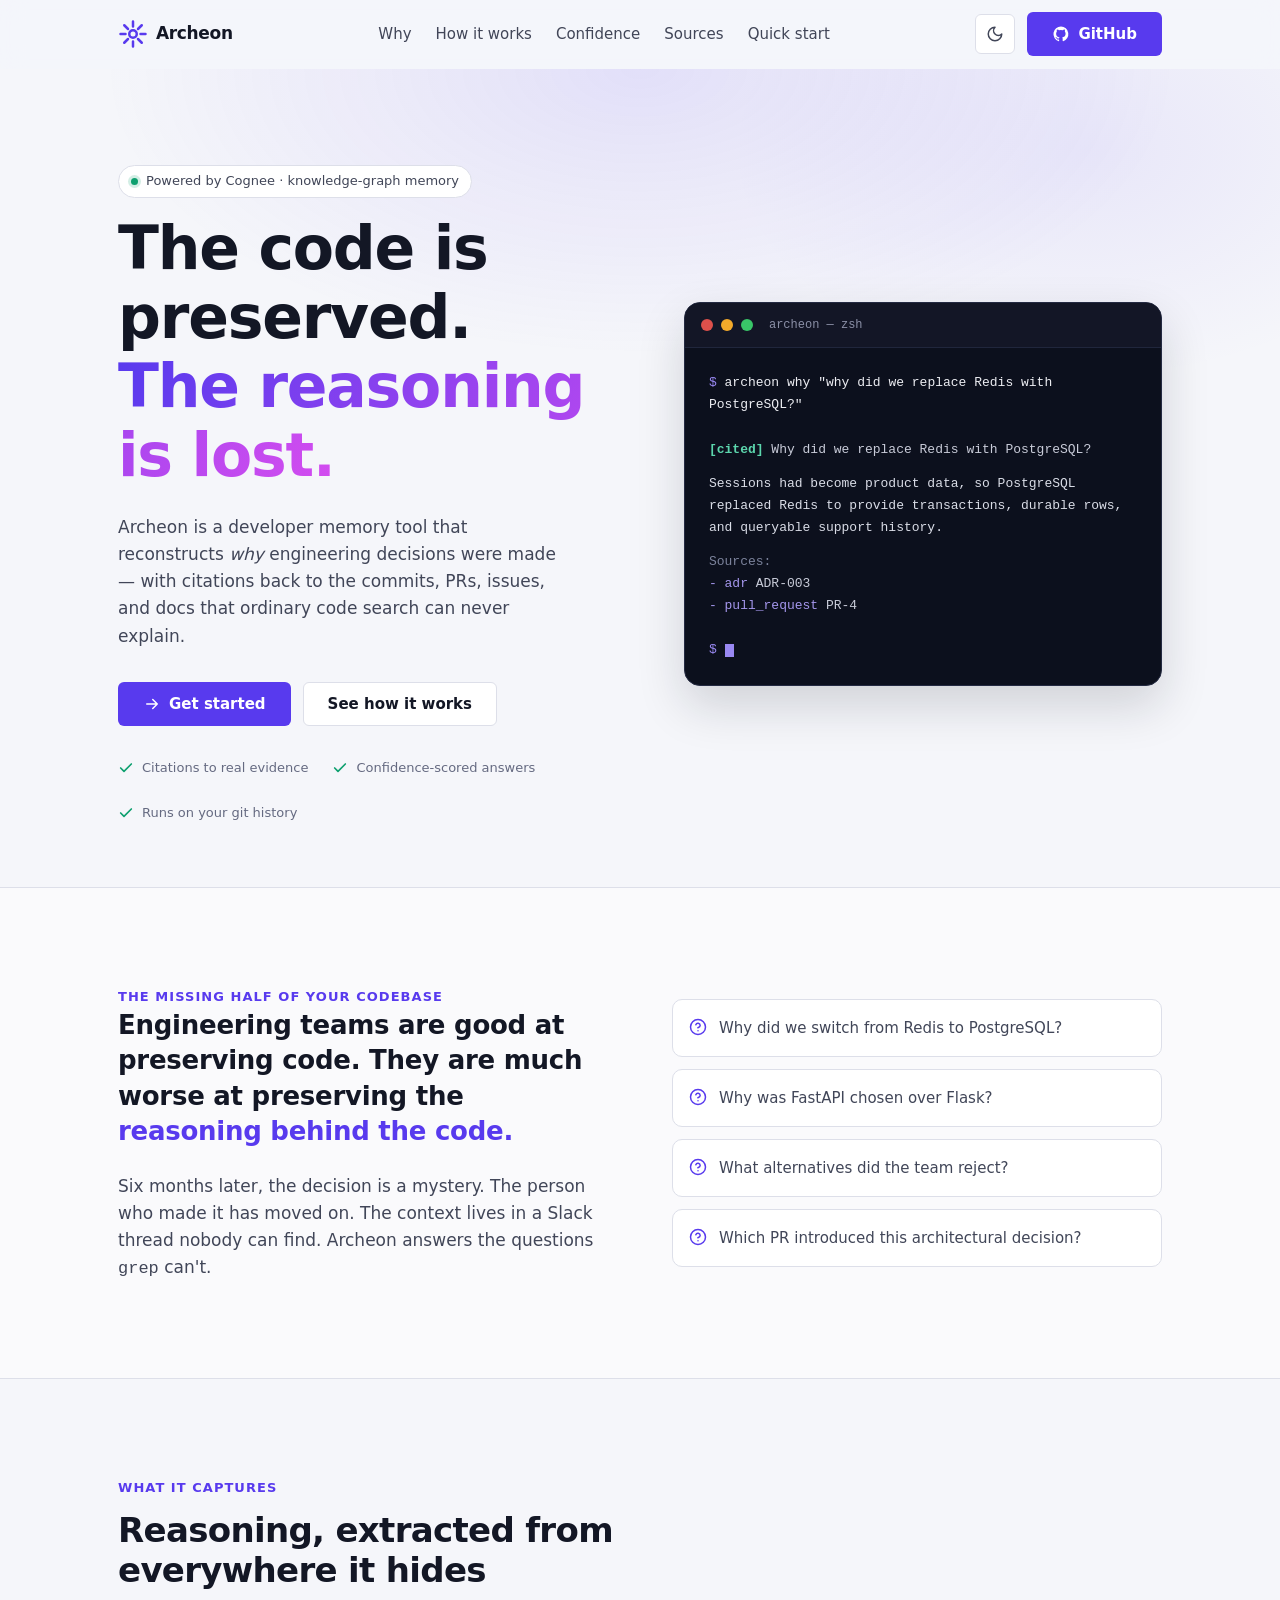
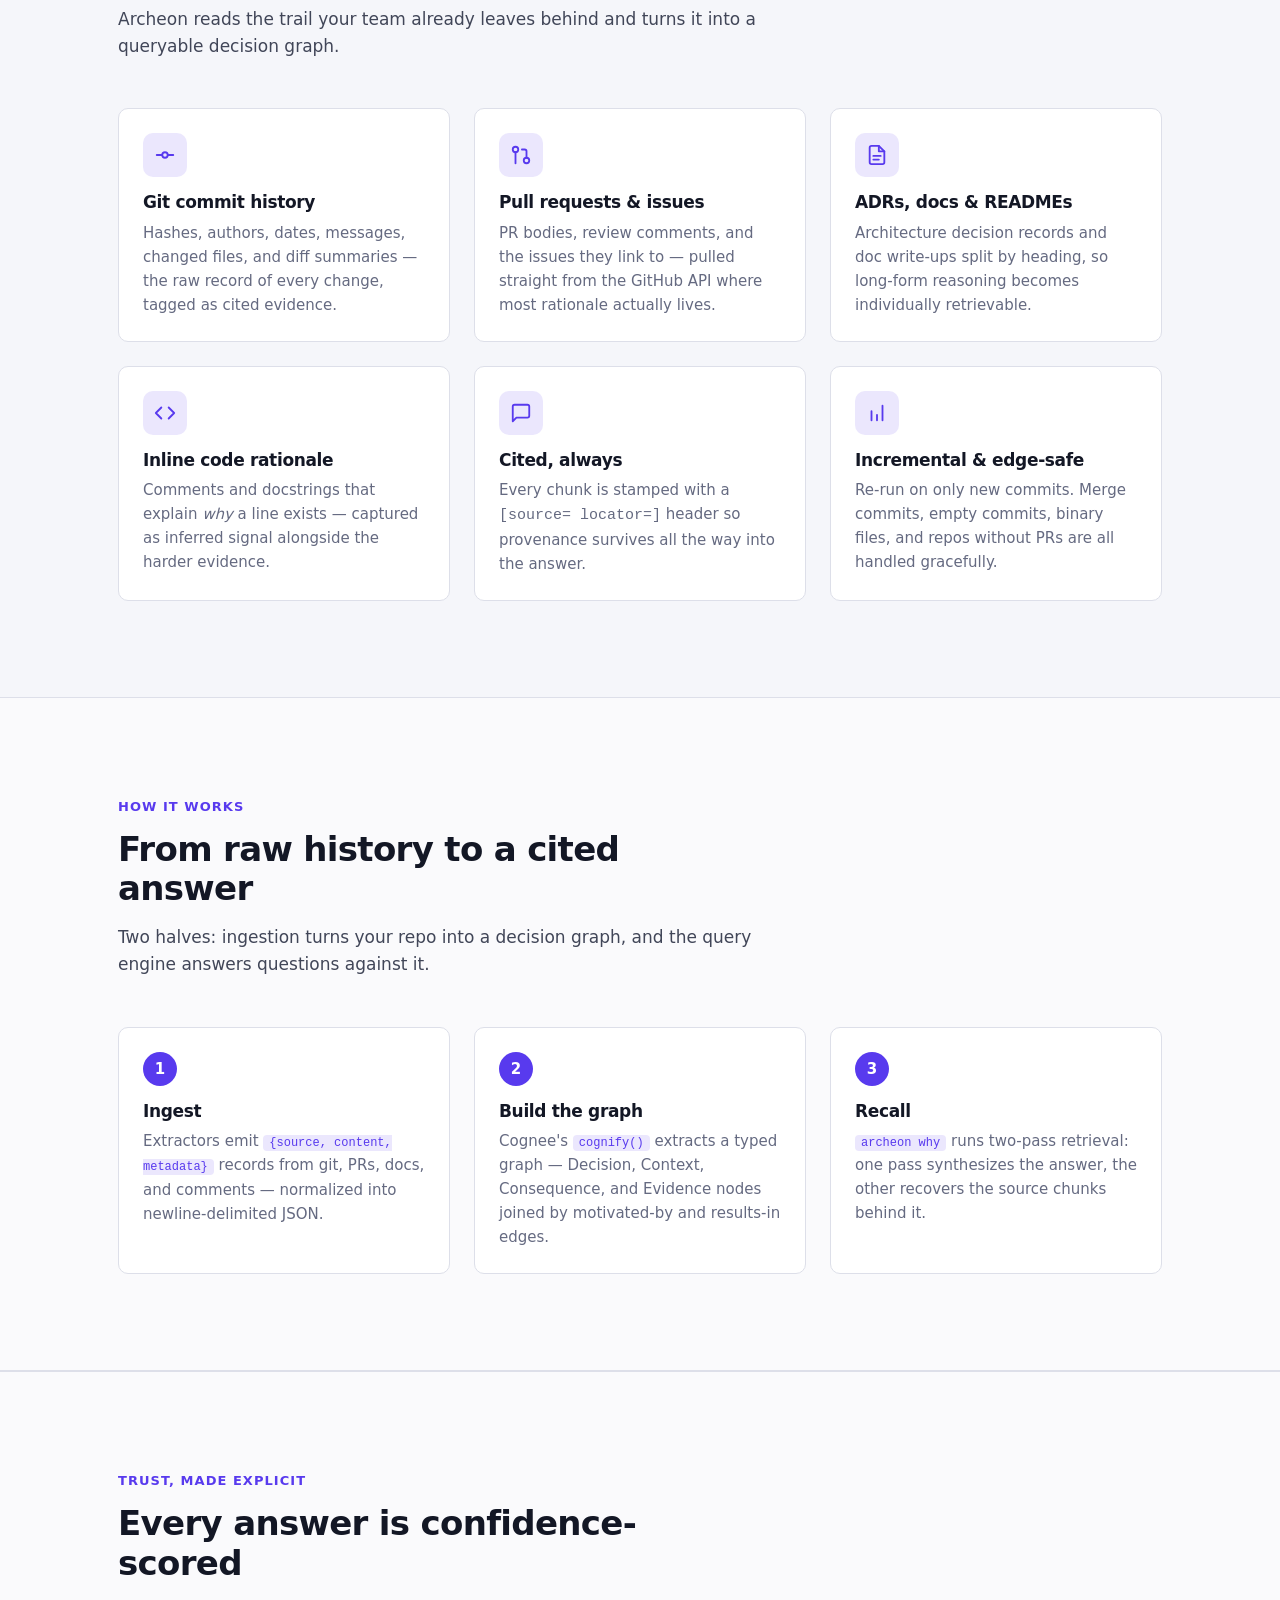
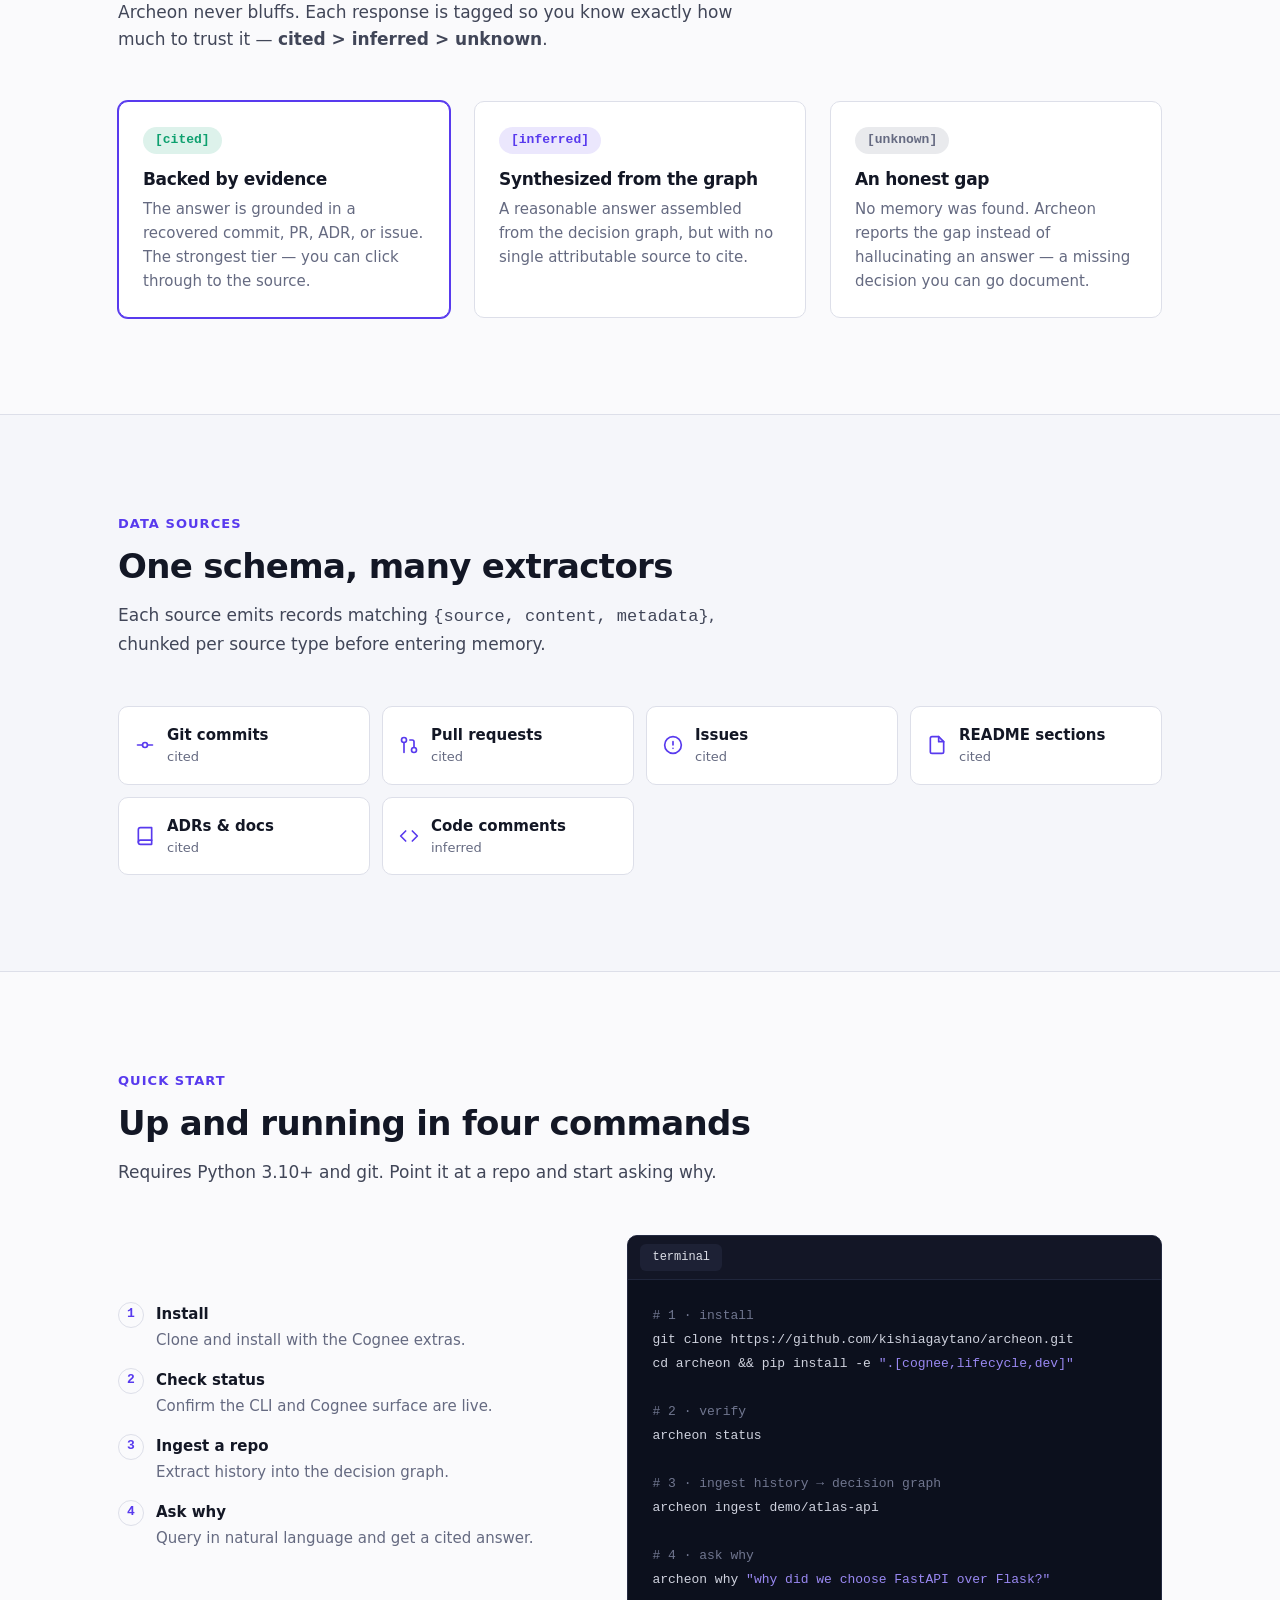
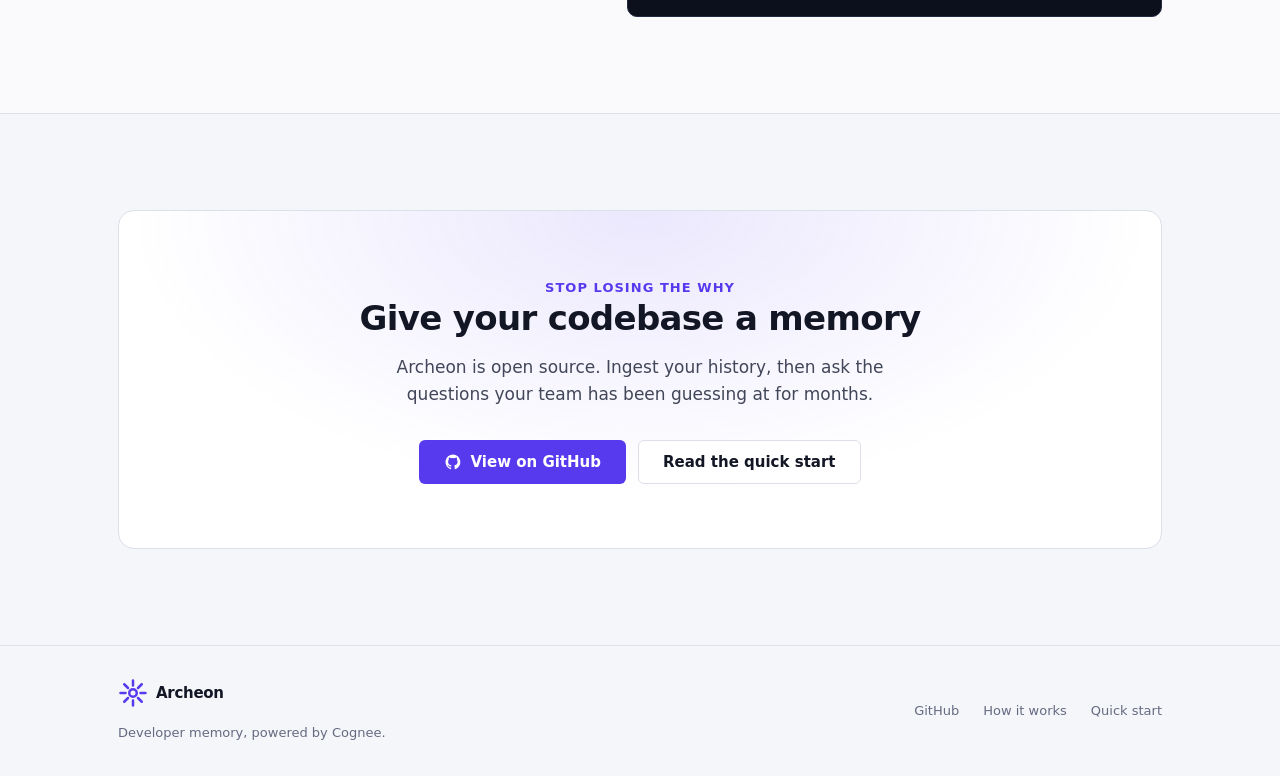
==== site/index.html @ a2b2cd7b "feat(site): add marketing landing page + GitHub Pages deploy Static site under site/ (index.html, st" ====
<!doctype html>
<html lang="en" data-theme="light">
<head>
  <meta charset="utf-8" />
  <meta name="viewport" content="width=device-width, initial-scale=1" />
  <title>Archeon — Developer memory for the "why" behind your code</title>
  <meta name="description" content="Archeon reconstructs why engineering decisions were made — with citations back to the commits, PRs, issues, and docs that ordinary code search can't explain." />
  <meta property="og:title" content="Archeon — Developer memory for the why behind your code" />
  <meta property="og:description" content="Reconstruct why engineering decisions were made, with citations to commits, PRs, issues, and docs." />
  <meta property="og:type" content="website" />
  <link rel="preconnect" href="" />
  <link rel="stylesheet" href="styles.css" />
  <link rel="icon" href="data:image/svg+xml,%3Csvg xmlns='http://www.w3.org/2000/svg' viewBox='0 0 24 24' fill='none' stroke='%236c4ff0' stroke-width='2' stroke-linecap='round' stroke-linejoin='round'%3E%3Ccircle cx='12' cy='12' r='3'/%3E%3Cpath d='M12 2v4M12 18v4M2 12h4M18 12h4M5 5l3 3M16 16l3 3M19 5l-3 3M8 16l-3 3'/%3E%3C/svg%3E" />
</head>
<body>

  <!-- ============================================================ NAV ===== -->
  <header class="nav" id="nav">
    <div class="container nav-inner">
      <a href="#top" class="brand">
        <svg class="brand-mark" viewBox="0 0 24 24" fill="none" stroke="currentColor" stroke-width="2" stroke-linecap="round" stroke-linejoin="round" aria-hidden="true">
          <circle cx="12" cy="12" r="3"/><path d="M12 2v4M12 18v4M2 12h4M18 12h4M5 5l3 3M16 16l3 3M19 5l-3 3M8 16l-3 3"/>
        </svg>
        Archeon
      </a>
      <nav class="nav-links" aria-label="Primary">
        <a href="#problem">Why</a>
        <a href="#how">How it works</a>
        <a href="#confidence">Confidence</a>
        <a href="#sources">Sources</a>
        <a href="#quickstart">Quick start</a>
      </nav>
      <div class="nav-actions">
        <button class="icon-btn theme-toggle" id="themeToggle" aria-label="Toggle dark mode" title="Toggle theme">
          <svg class="moon" viewBox="0 0 24 24" fill="none" stroke="currentColor" stroke-width="2" stroke-linecap="round" stroke-linejoin="round" aria-hidden="true"><path d="M12 3a6 6 0 0 0 9 9 9 9 0 1 1-9-9Z"/></svg>
          <svg class="sun" viewBox="0 0 24 24" fill="none" stroke="currentColor" stroke-width="2" stroke-linecap="round" stroke-linejoin="round" aria-hidden="true"><circle cx="12" cy="12" r="4"/><path d="M12 2v2M12 20v2M4.9 4.9l1.4 1.4M17.7 17.7l1.4 1.4M2 12h2M20 12h2M4.9 19.1l1.4-1.4M17.7 6.3l1.4-1.4"/></svg>
        </button>
        <a class="btn btn-primary" href="https://github.com/kishiagaytano/archeon" target="_blank" rel="noopener">
          <svg viewBox="0 0 24 24" fill="currentColor" aria-hidden="true"><path d="M12 2A10 10 0 0 0 8.8 21.5c.5.1.7-.2.7-.5v-1.7c-2.8.6-3.4-1.3-3.4-1.3-.5-1.2-1.1-1.5-1.1-1.5-.9-.6.1-.6.1-.6 1 .1 1.5 1 1.5 1 .9 1.5 2.3 1.1 2.9.8.1-.6.3-1.1.6-1.4-2.2-.2-4.6-1.1-4.6-5 0-1.1.4-2 1-2.7-.1-.3-.4-1.3.1-2.7 0 0 .8-.3 2.7 1a9.4 9.4 0 0 1 5 0c1.9-1.3 2.7-1 2.7-1 .5 1.4.2 2.4.1 2.7.6.7 1 1.6 1 2.7 0 3.9-2.3 4.8-4.6 5 .4.3.7.9.7 1.9v2.8c0 .3.2.6.7.5A10 10 0 0 0 12 2Z"/></svg>
          GitHub
        </a>
      </div>
    </div>
  </header>

  <main id="top">

    <!-- ========================================================= HERO ===== -->
    <section class="hero">
      <div class="hero-glow" aria-hidden="true"></div>
      <div class="container hero-inner">
        <div>
          <span class="pill"><span class="dot"></span> Powered by Cognee · knowledge-graph memory</span>
          <h1>The code is preserved.<br /><span class="grad">The reasoning is lost.</span></h1>
          <p class="hero-sub">
            Archeon is a developer memory tool that reconstructs <em>why</em> engineering
            decisions were made — with citations back to the commits, PRs, issues, and docs
            that ordinary code search can never explain.
          </p>
          <div class="hero-cta">
            <a class="btn btn-primary" href="#quickstart">
              <svg viewBox="0 0 24 24" fill="none" stroke="currentColor" stroke-width="2" stroke-linecap="round" stroke-linejoin="round" aria-hidden="true"><path d="M5 12h14M13 6l6 6-6 6"/></svg>
              Get started
            </a>
            <a class="btn btn-secondary" href="#how">See how it works</a>
          </div>
          <div class="hero-meta">
            <span><svg viewBox="0 0 24 24" fill="none" stroke="currentColor" stroke-width="2.5" stroke-linecap="round" stroke-linejoin="round" aria-hidden="true"><path d="M20 6 9 17l-5-5"/></svg> Citations to real evidence</span>
            <span><svg viewBox="0 0 24 24" fill="none" stroke="currentColor" stroke-width="2.5" stroke-linecap="round" stroke-linejoin="round" aria-hidden="true"><path d="M20 6 9 17l-5-5"/></svg> Confidence-scored answers</span>
            <span><svg viewBox="0 0 24 24" fill="none" stroke="currentColor" stroke-width="2.5" stroke-linecap="round" stroke-linejoin="round" aria-hidden="true"><path d="M20 6 9 17l-5-5"/></svg> Runs on your git history</span>
          </div>
        </div>

        <div class="terminal reveal" aria-hidden="true">
          <div class="terminal-bar">
            <span class="dot r"></span><span class="dot y"></span><span class="dot g"></span>
            <span class="title">archeon — zsh</span>
          </div>
          <div class="terminal-body">
            <div><span class="prompt">$</span> <span class="cmd">archeon why "why did we replace Redis with PostgreSQL?"</span></div>
            <br />
            <div><span class="badge-cited">[cited]</span> Why did we replace Redis with PostgreSQL?</div>
            <span class="answer">Sessions had become product data, so PostgreSQL replaced Redis to
provide transactions, durable rows, and queryable support history.</span>
            <div><span class="label">Sources:</span></div>
            <div>  <span class="src">- adr</span> ADR-003</div>
            <div>  <span class="src">- pull_request</span> PR-4</div>
            <br />
            <div><span class="prompt">$</span> <span class="cursor"></span></div>
          </div>
        </div>
      </div>
    </section>

    <!-- ====================================================== PROBLEM ===== -->
    <section class="problem section" id="problem">
      <div class="container problem-grid">
        <div class="reveal">
          <span class="eyebrow">The missing half of your codebase</span>
          <blockquote>
            Engineering teams are good at preserving code. They are much worse at
            preserving the <span class="accent">reasoning behind the code.</span>
          </blockquote>
          <p class="hero-sub" style="max-width:46ch;margin-top:24px;">
            Six months later, the decision is a mystery. The person who made it has moved
            on. The context lives in a Slack thread nobody can find. Archeon answers the
            questions <code>grep</code> can't.
          </p>
        </div>
        <div class="qlist reveal">
          <div class="q"><svg viewBox="0 0 24 24" fill="none" stroke="currentColor" stroke-width="2" stroke-linecap="round" stroke-linejoin="round"><circle cx="12" cy="12" r="10"/><path d="M9.1 9a3 3 0 0 1 5.8 1c0 2-3 3-3 3"/><path d="M12 17h.01"/></svg> Why did we switch from Redis to PostgreSQL?</div>
          <div class="q"><svg viewBox="0 0 24 24" fill="none" stroke="currentColor" stroke-width="2" stroke-linecap="round" stroke-linejoin="round"><circle cx="12" cy="12" r="10"/><path d="M9.1 9a3 3 0 0 1 5.8 1c0 2-3 3-3 3"/><path d="M12 17h.01"/></svg> Why was FastAPI chosen over Flask?</div>
          <div class="q"><svg viewBox="0 0 24 24" fill="none" stroke="currentColor" stroke-width="2" stroke-linecap="round" stroke-linejoin="round"><circle cx="12" cy="12" r="10"/><path d="M9.1 9a3 3 0 0 1 5.8 1c0 2-3 3-3 3"/><path d="M12 17h.01"/></svg> What alternatives did the team reject?</div>
          <div class="q"><svg viewBox="0 0 24 24" fill="none" stroke="currentColor" stroke-width="2" stroke-linecap="round" stroke-linejoin="round"><circle cx="12" cy="12" r="10"/><path d="M9.1 9a3 3 0 0 1 5.8 1c0 2-3 3-3 3"/><path d="M12 17h.01"/></svg> Which PR introduced this architectural decision?</div>
        </div>
      </div>
    </section>

    <!-- ===================================================== FEATURES ===== -->
    <section class="section" id="features">
      <div class="container">
        <div class="section-head reveal">
          <span class="eyebrow">What it captures</span>
          <h2>Reasoning, extracted from everywhere it hides</h2>
          <p>Archeon reads the trail your team already leaves behind and turns it into a queryable decision graph.</p>
        </div>
        <div class="grid-3">
          <div class="feature reveal">
            <div class="feature-ico"><svg viewBox="0 0 24 24" fill="none" stroke="currentColor" stroke-width="2" stroke-linecap="round" stroke-linejoin="round"><circle cx="12" cy="12" r="3"/><line x1="3" y1="12" x2="9" y2="12"/><line x1="15" y1="12" x2="21" y2="12"/></svg></div>
            <h3>Git commit history</h3>
            <p>Hashes, authors, dates, messages, changed files, and diff summaries — the raw record of every change, tagged as cited evidence.</p>
          </div>
          <div class="feature reveal">
            <div class="feature-ico"><svg viewBox="0 0 24 24" fill="none" stroke="currentColor" stroke-width="2" stroke-linecap="round" stroke-linejoin="round"><circle cx="18" cy="18" r="3"/><circle cx="6" cy="6" r="3"/><path d="M13 6h3a2 2 0 0 1 2 2v7"/><line x1="6" y1="9" x2="6" y2="21"/></svg></div>
            <h3>Pull requests &amp; issues</h3>
            <p>PR bodies, review comments, and the issues they link to — pulled straight from the GitHub API where most rationale actually lives.</p>
          </div>
          <div class="feature reveal">
            <div class="feature-ico"><svg viewBox="0 0 24 24" fill="none" stroke="currentColor" stroke-width="2" stroke-linecap="round" stroke-linejoin="round"><path d="M14 2H6a2 2 0 0 0-2 2v16a2 2 0 0 0 2 2h12a2 2 0 0 0 2-2V8z"/><path d="M14 2v6h6"/><line x1="8" y1="13" x2="16" y2="13"/><line x1="8" y1="17" x2="14" y2="17"/></svg></div>
            <h3>ADRs, docs &amp; READMEs</h3>
            <p>Architecture decision records and doc write-ups split by heading, so long-form reasoning becomes individually retrievable.</p>
          </div>
          <div class="feature reveal">
            <div class="feature-ico"><svg viewBox="0 0 24 24" fill="none" stroke="currentColor" stroke-width="2" stroke-linecap="round" stroke-linejoin="round"><polyline points="16 18 22 12 16 6"/><polyline points="8 6 2 12 8 18"/></svg></div>
            <h3>Inline code rationale</h3>
            <p>Comments and docstrings that explain <em>why</em> a line exists — captured as inferred signal alongside the harder evidence.</p>
          </div>
          <div class="feature reveal">
            <div class="feature-ico"><svg viewBox="0 0 24 24" fill="none" stroke="currentColor" stroke-width="2" stroke-linecap="round" stroke-linejoin="round"><path d="M21 15a2 2 0 0 1-2 2H7l-4 4V5a2 2 0 0 1 2-2h14a2 2 0 0 1 2 2z"/></svg></div>
            <h3>Cited, always</h3>
            <p>Every chunk is stamped with a <code>[source= locator=]</code> header so provenance survives all the way into the answer.</p>
          </div>
          <div class="feature reveal">
            <div class="feature-ico"><svg viewBox="0 0 24 24" fill="none" stroke="currentColor" stroke-width="2" stroke-linecap="round" stroke-linejoin="round"><path d="M12 20v-6M6 20V10M18 20V4"/></svg></div>
            <h3>Incremental &amp; edge-safe</h3>
            <p>Re-run on only new commits. Merge commits, empty commits, binary files, and repos without PRs are all handled gracefully.</p>
          </div>
        </div>
      </div>
    </section>

    <!-- ======================================================== HOW-IT ===== -->
    <section class="section" id="how" style="background:var(--surface-2);border-block:1px solid var(--border);">
      <div class="container">
        <div class="section-head reveal">
          <span class="eyebrow">How it works</span>
          <h2>From raw history to a cited answer</h2>
          <p>Two halves: ingestion turns your repo into a decision graph, and the query engine answers questions against it.</p>
        </div>
        <div class="steps">
          <div class="step reveal">
            <div class="step-num"></div>
            <h3>Ingest</h3>
            <p>Extractors emit <code>{source, content, metadata}</code> records from git, PRs, docs, and comments — normalized into newline-delimited JSON.</p>
          </div>
          <div class="step reveal">
            <div class="step-num"></div>
            <h3>Build the graph</h3>
            <p>Cognee's <code>cognify()</code> extracts a typed graph — Decision, Context, Consequence, and Evidence nodes joined by motivated-by and results-in edges.</p>
          </div>
          <div class="step reveal">
            <div class="step-num"></div>
            <h3>Recall</h3>
            <p><code>archeon why</code> runs two-pass retrieval: one pass synthesizes the answer, the other recovers the source chunks behind it.</p>
          </div>
        </div>
      </div>
    </section>

    <!-- =================================================== CONFIDENCE ===== -->
    <section class="confidence section" id="confidence">
      <div class="container">
        <div class="section-head reveal">
          <span class="eyebrow">Trust, made explicit</span>
          <h2>Every answer is confidence-scored</h2>
          <p>Archeon never bluffs. Each response is tagged so you know exactly how much to trust it — <strong>cited &gt; inferred &gt; unknown</strong>.</p>
        </div>
        <div class="tiers">
          <div class="tier is-primary reveal">
            <span class="tier-badge cited">[cited]</span>
            <h3>Backed by evidence</h3>
            <p>The answer is grounded in a recovered commit, PR, ADR, or issue. The strongest tier — you can click through to the source.</p>
          </div>
          <div class="tier reveal">
            <span class="tier-badge inferred">[inferred]</span>
            <h3>Synthesized from the graph</h3>
            <p>A reasonable answer assembled from the decision graph, but with no single attributable source to cite.</p>
          </div>
          <div class="tier reveal">
            <span class="tier-badge unknown">[unknown]</span>
            <h3>An honest gap</h3>
            <p>No memory was found. Archeon reports the gap instead of hallucinating an answer — a missing decision you can go document.</p>
          </div>
        </div>
      </div>
    </section>

    <!-- ====================================================== SOURCES ===== -->
    <section class="section" id="sources">
      <div class="container">
        <div class="section-head reveal">
          <span class="eyebrow">Data sources</span>
          <h2>One schema, many extractors</h2>
          <p>Each source emits records matching <code>{source, content, metadata}</code>, chunked per source type before entering memory.</p>
        </div>
        <div class="sources-grid">
          <div class="source-row reveal"><svg viewBox="0 0 24 24" fill="none" stroke="currentColor" stroke-width="2" stroke-linecap="round" stroke-linejoin="round"><circle cx="12" cy="12" r="3"/><line x1="3" y1="12" x2="9" y2="12"/><line x1="15" y1="12" x2="21" y2="12"/></svg><div class="meta"><strong>Git commits</strong><span>cited</span></div></div>
          <div class="source-row reveal"><svg viewBox="0 0 24 24" fill="none" stroke="currentColor" stroke-width="2" stroke-linecap="round" stroke-linejoin="round"><circle cx="18" cy="18" r="3"/><circle cx="6" cy="6" r="3"/><path d="M13 6h3a2 2 0 0 1 2 2v7"/><line x1="6" y1="9" x2="6" y2="21"/></svg><div class="meta"><strong>Pull requests</strong><span>cited</span></div></div>
          <div class="source-row reveal"><svg viewBox="0 0 24 24" fill="none" stroke="currentColor" stroke-width="2" stroke-linecap="round" stroke-linejoin="round"><circle cx="12" cy="12" r="10"/><path d="M12 8v4M12 16h.01"/></svg><div class="meta"><strong>Issues</strong><span>cited</span></div></div>
          <div class="source-row reveal"><svg viewBox="0 0 24 24" fill="none" stroke="currentColor" stroke-width="2" stroke-linecap="round" stroke-linejoin="round"><path d="M14 2H6a2 2 0 0 0-2 2v16a2 2 0 0 0 2 2h12a2 2 0 0 0 2-2V8z"/><path d="M14 2v6h6"/></svg><div class="meta"><strong>README sections</strong><span>cited</span></div></div>
          <div class="source-row reveal"><svg viewBox="0 0 24 24" fill="none" stroke="currentColor" stroke-width="2" stroke-linecap="round" stroke-linejoin="round"><path d="M4 19.5A2.5 2.5 0 0 1 6.5 17H20"/><path d="M6.5 2H20v20H6.5A2.5 2.5 0 0 1 4 19.5v-15A2.5 2.5 0 0 1 6.5 2z"/></svg><div class="meta"><strong>ADRs &amp; docs</strong><span>cited</span></div></div>
          <div class="source-row reveal"><svg viewBox="0 0 24 24" fill="none" stroke="currentColor" stroke-width="2" stroke-linecap="round" stroke-linejoin="round"><polyline points="16 18 22 12 16 6"/><polyline points="8 6 2 12 8 18"/></svg><div class="meta"><strong>Code comments</strong><span>inferred</span></div></div>
        </div>
      </div>
    </section>

    <!-- =================================================== QUICKSTART ===== -->
    <section class="section" id="quickstart" style="background:var(--surface-2);border-block:1px solid var(--border);">
      <div class="container">
        <div class="section-head reveal">
          <span class="eyebrow">Quick start</span>
          <h2>Up and running in four commands</h2>
          <p>Requires Python 3.10+ and git. Point it at a repo and start asking why.</p>
        </div>
        <div class="quickstart-grid">
          <div class="steps-list reveal">
            <div class="li"><span class="n">1</span><div><b>Install</b><p>Clone and install with the Cognee extras.</p></div></div>
            <div class="li"><span class="n">2</span><div><b>Check status</b><p>Confirm the CLI and Cognee surface are live.</p></div></div>
            <div class="li"><span class="n">3</span><div><b>Ingest a repo</b><p>Extract history into the decision graph.</p></div></div>
            <div class="li"><span class="n">4</span><div><b>Ask why</b><p>Query in natural language and get a cited answer.</p></div></div>
          </div>
          <div class="code-block reveal">
            <div class="code-tabs">
              <span class="code-tab active">terminal</span>
            </div>
<pre><code><span class="c"># 1 · install</span>
git clone https://github.com/kishiagaytano/archeon.git
cd archeon &amp;&amp; pip install -e <span class="p">".[cognee,lifecycle,dev]"</span>

<span class="c"># 2 · verify</span>
archeon status

<span class="c"># 3 · ingest history → decision graph</span>
archeon ingest demo/atlas-api

<span class="c"># 4 · ask why</span>
archeon why <span class="p">"why did we choose FastAPI over Flask?"</span></code></pre>
          </div>
        </div>
      </div>
    </section>

    <!-- ========================================================== CTA ===== -->
    <section class="section cta-band">
      <div class="container">
        <div class="cta-card reveal">
          <span class="eyebrow">Stop losing the why</span>
          <h2>Give your codebase a memory</h2>
          <p>Archeon is open source. Ingest your history, then ask the questions your team has been guessing at for months.</p>
          <div class="hero-cta">
            <a class="btn btn-primary" href="https://github.com/kishiagaytano/archeon" target="_blank" rel="noopener">
              <svg viewBox="0 0 24 24" fill="currentColor" aria-hidden="true"><path d="M12 2A10 10 0 0 0 8.8 21.5c.5.1.7-.2.7-.5v-1.7c-2.8.6-3.4-1.3-3.4-1.3-.5-1.2-1.1-1.5-1.1-1.5-.9-.6.1-.6.1-.6 1 .1 1.5 1 1.5 1 .9 1.5 2.3 1.1 2.9.8.1-.6.3-1.1.6-1.4-2.2-.2-4.6-1.1-4.6-5 0-1.1.4-2 1-2.7-.1-.3-.4-1.3.1-2.7 0 0 .8-.3 2.7 1a9.4 9.4 0 0 1 5 0c1.9-1.3 2.7-1 2.7-1 .5 1.4.2 2.4.1 2.7.6.7 1 1.6 1 2.7 0 3.9-2.3 4.8-4.6 5 .4.3.7.9.7 1.9v2.8c0 .3.2.6.7.5A10 10 0 0 0 12 2Z"/></svg>
              View on GitHub
            </a>
            <a class="btn btn-secondary" href="#quickstart">Read the quick start</a>
          </div>
        </div>
      </div>
    </section>
  </main>

  <!-- ========================================================= FOOTER ===== -->
  <footer class="footer">
    <div class="container footer-inner">
      <div>
        <a href="#top" class="brand">
          <svg class="brand-mark" viewBox="0 0 24 24" fill="none" stroke="currentColor" stroke-width="2" stroke-linecap="round" stroke-linejoin="round" aria-hidden="true"><circle cx="12" cy="12" r="3"/><path d="M12 2v4M12 18v4M2 12h4M18 12h4M5 5l3 3M16 16l3 3M19 5l-3 3M8 16l-3 3"/></svg>
          Archeon
        </a>
        <p class="muted" style="margin-top:8px;">Developer memory, powered by Cognee.</p>
      </div>
      <div class="footer-links">
        <a href="https://github.com/kishiagaytano/archeon" target="_blank" rel="noopener">GitHub</a>
        <a href="#how">How it works</a>
        <a href="#quickstart">Quick start</a>
      </div>
    </div>
  </footer>

  <script src="main.js"></script>
</body>
</html>
---- site/styles.css ----
/* =============================================================================
   Archeon — marketing site styles
   Built on a single token system (spacing / type / neutral ramp / one accent).
   Change --accent-h to rebrand everything.
   ============================================================================= */

:root {
  /* Spacing (4px base) */
  --space-1: 4px;
  --space-2: 8px;
  --space-3: 12px;
  --space-4: 16px;
  --space-6: 24px;
  --space-8: 32px;
  --space-12: 48px;
  --space-16: 64px;
  --space-24: 96px;

  /* Radius */
  --radius-sm: 6px;
  --radius-md: 10px;
  --radius-lg: 16px;
  --radius-pill: 999px;

  /* Type */
  --font-sans: system-ui, -apple-system, "Segoe UI", Roboto, Helvetica, Arial, sans-serif;
  --font-mono: ui-monospace, "SF Mono", "Cascadia Code", Menlo, Consolas, monospace;
  --text-xs: 12px;
  --text-sm: 13px;
  --text-base: 15px;
  --text-md: 17px;
  --text-lg: 20px;
  --text-xl: 26px;
  --text-2xl: 34px;
  --text-3xl: 46px;
  --text-4xl: 60px;
  --leading-tight: 1.15;
  --leading-normal: 1.6;
  --weight-normal: 400;
  --weight-medium: 500;
  --weight-semibold: 600;
  --weight-bold: 700;

  /* Accent — indigo, tuned so white text on the fill passes AA */
  --accent-h: 250;
  --accent-s: 84%;
  --accent:        hsl(var(--accent-h) var(--accent-s) 58%);
  --accent-hover:  hsl(var(--accent-h) var(--accent-s) 52%);
  --accent-active: hsl(var(--accent-h) var(--accent-s) 46%);
  --accent-subtle: hsl(var(--accent-h) var(--accent-s) 58% / 0.12);
  --accent-contrast: #ffffff;

  /* Semantic */
  --success: hsl(160 84% 34%);
  --warning: hsl(38  92% 46%);
  --danger:  hsl(0   72% 52%);

  /* Neutral ramp (LIGHT) */
  --bg:        hsl(228 30% 97%);
  --surface:   hsl(0 0% 100%);
  --surface-2: hsl(228 33% 98.5%);
  --border:    hsl(230 20% 89%);
  --text:      hsl(228 32% 11%);
  --text-dim:  hsl(228 15% 30%);
  --text-muted:hsl(228 12% 45%);
  --text-faint:hsl(228 12% 60%);

  /* Elevation */
  --shadow-sm: 0 1px 2px hsl(228 30% 12% / 0.06);
  --shadow-md: 0 6px 20px hsl(228 30% 12% / 0.09);
  --shadow-lg: 0 20px 48px hsl(228 30% 12% / 0.16);

  /* Motion */
  --ease: cubic-bezier(0.4, 0, 0.2, 1);
  --dur-fast: 120ms;
  --dur: 200ms;

  color-scheme: light;
}

:root[data-theme="dark"] {
  --bg:        hsl(228 42% 6%);
  --surface:   hsl(228 30% 10%);
  --surface-2: hsl(228 34% 8%);
  --border:    hsl(228 22% 20%);
  --text:      hsl(228 30% 96%);
  --text-dim:  hsl(228 18% 80%);
  --text-muted:hsl(228 14% 60%);
  --text-faint:hsl(228 12% 40%);

  --accent:        hsl(var(--accent-h) 90% 72%);
  --accent-hover:  hsl(var(--accent-h) 90% 78%);
  --accent-active: hsl(var(--accent-h) 90% 66%);
  --accent-subtle: hsl(var(--accent-h) 90% 72% / 0.14);
  --accent-contrast: hsl(228 42% 8%);

  --success: hsl(160 70% 55%);

  --shadow-sm: 0 1px 2px hsl(0 0% 0% / 0.4);
  --shadow-md: 0 6px 22px hsl(0 0% 0% / 0.45);
  --shadow-lg: 0 22px 52px hsl(0 0% 0% / 0.6);

  color-scheme: dark;
}

/* ---------------------------------------------------------------- base ----- */
* { box-sizing: border-box; }

html { scroll-behavior: smooth; scroll-padding-top: 88px; }

body {
  margin: 0;
  background: var(--bg);
  color: var(--text);
  font-family: var(--font-sans);
  font-size: var(--text-base);
  line-height: var(--leading-normal);
  -webkit-font-smoothing: antialiased;
  text-rendering: optimizeLegibility;
}

h1, h2, h3, h4 { line-height: var(--leading-tight); margin: 0; font-weight: var(--weight-bold); letter-spacing: -0.02em; }
p { margin: 0; }
a { color: inherit; text-decoration: none; }

.container {
  max-width: 1140px;
  margin-inline: auto;
  padding-inline: clamp(16px, 4vw, 48px);
}

.eyebrow {
  font-size: var(--text-sm);
  font-weight: var(--weight-semibold);
  letter-spacing: 0.08em;
  text-transform: uppercase;
  color: var(--accent);
}

.section { padding-block: var(--space-24); }
.section-head { max-width: 640px; margin-bottom: var(--space-12); }
.section-head h2 { font-size: var(--text-2xl); margin-top: var(--space-3); }
.section-head p { margin-top: var(--space-4); color: var(--text-dim); font-size: var(--text-md); }

/* --------------------------------------------------------------- buttons --- */
.btn {
  display: inline-flex;
  align-items: center;
  justify-content: center;
  gap: var(--space-2);
  height: 44px;
  padding-inline: var(--space-6);
  border-radius: var(--radius-sm);
  border: 1px solid transparent;
  font-family: inherit;
  font-size: var(--text-base);
  font-weight: var(--weight-semibold);
  cursor: pointer;
  white-space: nowrap;
  transition: background var(--dur) var(--ease), border-color var(--dur) var(--ease),
              transform var(--dur-fast) var(--ease), color var(--dur) var(--ease);
}
.btn:active { transform: translateY(1px); }
.btn:focus-visible { outline: 2px solid var(--accent); outline-offset: 2px; }
.btn svg { width: 18px; height: 18px; }

.btn-primary { background: var(--accent); color: var(--accent-contrast); }
.btn-primary:hover { background: var(--accent-hover); }
.btn-primary:active { background: var(--accent-active); }

.btn-secondary { background: var(--surface); color: var(--text); border-color: var(--border); }
.btn-secondary:hover { background: var(--surface-2); border-color: var(--text-faint); }

/* ------------------------------------------------------------------ nav ---- */
.nav {
  position: sticky;
  top: 0;
  z-index: 50;
  background: color-mix(in srgb, var(--bg) 82%, transparent);
  backdrop-filter: saturate(180%) blur(12px);
  border-bottom: 1px solid transparent;
  transition: border-color var(--dur) var(--ease), background var(--dur) var(--ease);
}
.nav.scrolled { border-bottom-color: var(--border); }
.nav-inner {
  display: flex;
  align-items: center;
  justify-content: space-between;
  height: 68px;
  gap: var(--space-6);
}
.brand { display: inline-flex; align-items: center; gap: var(--space-2); font-weight: var(--weight-bold); font-size: var(--text-md); letter-spacing: -0.02em; }
.brand-mark { width: 30px; height: 30px; color: var(--accent); flex: none; }
.nav-links { display: flex; align-items: center; gap: var(--space-6); }
.nav-links a { color: var(--text-dim); font-size: var(--text-base); font-weight: var(--weight-medium); transition: color var(--dur) var(--ease); }
.nav-links a:hover { color: var(--text); }
.nav-actions { display: flex; align-items: center; gap: var(--space-3); }

.icon-btn {
  display: inline-flex; align-items: center; justify-content: center;
  width: 40px; height: 40px;
  border-radius: var(--radius-sm);
  border: 1px solid var(--border);
  background: var(--surface);
  color: var(--text-dim);
  cursor: pointer;
  transition: background var(--dur) var(--ease), color var(--dur) var(--ease), border-color var(--dur) var(--ease);
}
.icon-btn:hover { color: var(--text); border-color: var(--text-faint); }
.icon-btn:focus-visible { outline: 2px solid var(--accent); outline-offset: 2px; }
.icon-btn svg { width: 18px; height: 18px; }
.theme-toggle .sun { display: none; }
.theme-toggle .moon { display: block; }
:root[data-theme="dark"] .theme-toggle .sun { display: block; }
:root[data-theme="dark"] .theme-toggle .moon { display: none; }

/* ----------------------------------------------------------------- hero ---- */
.hero { position: relative; padding-top: var(--space-24); padding-bottom: var(--space-16); overflow: hidden; }
.hero-glow {
  position: absolute; inset: 0; z-index: -1; pointer-events: none;
  background:
    radial-gradient(60% 50% at 50% 0%, var(--accent-subtle), transparent 70%),
    radial-gradient(40% 40% at 85% 10%, hsl(var(--accent-h) 84% 58% / 0.08), transparent 70%);
}
.hero-inner { display: grid; grid-template-columns: 1.05fr 1fr; gap: var(--space-16); align-items: center; }
.hero h1 { font-size: var(--text-4xl); margin-top: var(--space-4); }
.hero h1 .grad {
  background: linear-gradient(120deg, var(--accent), hsl(calc(var(--accent-h) + 40) 84% 62%));
  -webkit-background-clip: text; background-clip: text; -webkit-text-fill-color: transparent;
}
.hero-sub { margin-top: var(--space-6); font-size: var(--text-md); color: var(--text-dim); max-width: 42ch; }
.hero-cta { margin-top: var(--space-8); display: flex; flex-wrap: wrap; gap: var(--space-3); }
.hero-meta { margin-top: var(--space-8); display: flex; flex-wrap: wrap; gap: var(--space-6); color: var(--text-muted); font-size: var(--text-sm); }
.hero-meta span { display: inline-flex; align-items: center; gap: var(--space-2); }
.hero-meta svg { width: 16px; height: 16px; color: var(--success); }

.pill {
  display: inline-flex; align-items: center; gap: var(--space-2);
  padding: 5px var(--space-3);
  border-radius: var(--radius-pill);
  border: 1px solid var(--border);
  background: var(--surface);
  font-size: var(--text-sm); font-weight: var(--weight-medium); color: var(--text-dim);
}
.pill .dot { width: 7px; height: 7px; border-radius: 50%; background: var(--success); box-shadow: 0 0 0 3px hsl(160 84% 34% / 0.18); }

/* --------------------------------------------------------------- terminal -- */
.terminal {
  background: hsl(228 40% 8%);
  border: 1px solid hsl(228 30% 20%);
  border-radius: var(--radius-lg);
  box-shadow: var(--shadow-lg);
  overflow: hidden;
  font-family: var(--font-mono);
  font-size: var(--text-sm);
  line-height: 1.7;
}
.terminal-bar {
  display: flex; align-items: center; gap: var(--space-2);
  padding: var(--space-3) var(--space-4);
  background: hsl(228 34% 11%);
  border-bottom: 1px solid hsl(228 30% 18%);
}
.terminal-bar .dot { width: 12px; height: 12px; border-radius: 50%; }
.terminal-bar .dot.r { background: hsl(2 68% 58%); }
.terminal-bar .dot.y { background: hsl(38 90% 56%); }
.terminal-bar .dot.g { background: hsl(140 55% 50%); }
.terminal-bar .title { margin-left: var(--space-2); color: hsl(228 14% 60%); font-size: var(--text-xs); }
.terminal-body { padding: var(--space-6); color: hsl(228 18% 82%); overflow-x: auto; }
.terminal-body .prompt { color: hsl(var(--accent-h) 80% 74%); }
.terminal-body .cmd { color: hsl(228 20% 94%); }
.terminal-body .badge-cited { color: hsl(160 60% 60%); font-weight: var(--weight-bold); }
.terminal-body .answer { color: hsl(228 20% 88%); display: block; margin-block: var(--space-3); }
.terminal-body .label { color: hsl(228 14% 55%); }
.terminal-body .src { color: hsl(var(--accent-h) 70% 76%); }
.terminal-body .cursor { display: inline-block; width: 9px; height: 1.05em; vertical-align: text-bottom; background: hsl(var(--accent-h) 80% 74%); animation: blink 1.1s steps(2) infinite; }
@keyframes blink { 0%, 50% { opacity: 1; } 50.01%, 100% { opacity: 0; } }

/* --------------------------------------------------------------- problem --- */
.problem { background: var(--surface-2); border-block: 1px solid var(--border); }
.problem-grid { display: grid; grid-template-columns: 1fr 1fr; gap: var(--space-16); align-items: center; }
.problem blockquote {
  margin: 0; font-size: var(--text-xl); font-weight: var(--weight-semibold);
  line-height: 1.35; letter-spacing: -0.01em;
}
.problem blockquote .accent { color: var(--accent); }
.qlist { display: grid; gap: var(--space-3); }
.qlist .q {
  display: flex; gap: var(--space-3); align-items: flex-start;
  padding: var(--space-4);
  background: var(--surface);
  border: 1px solid var(--border);
  border-radius: var(--radius-md);
  font-size: var(--text-base); color: var(--text-dim);
  transition: border-color var(--dur) var(--ease), transform var(--dur) var(--ease);
}
.qlist .q:hover { border-color: var(--accent); transform: translateX(3px); }
.qlist .q svg { width: 18px; height: 18px; color: var(--accent); flex: none; margin-top: 2px; }

/* -------------------------------------------------------------- features --- */
.grid-3 { display: grid; grid-template-columns: repeat(3, 1fr); gap: var(--space-6); }
.feature {
  background: var(--surface);
  border: 1px solid var(--border);
  border-radius: var(--radius-md);
  padding: var(--space-6);
  transition: border-color var(--dur) var(--ease), box-shadow var(--dur) var(--ease), transform var(--dur) var(--ease);
}
.feature:hover { border-color: var(--text-faint); box-shadow: var(--shadow-md); transform: translateY(-3px); }
.feature-ico {
  display: inline-flex; align-items: center; justify-content: center;
  width: 44px; height: 44px; border-radius: var(--radius-md);
  background: var(--accent-subtle); color: var(--accent);
  margin-bottom: var(--space-4);
}
.feature-ico svg { width: 22px; height: 22px; }
.feature h3 { font-size: var(--text-md); font-weight: var(--weight-semibold); }
.feature p { margin-top: var(--space-2); color: var(--text-muted); font-size: var(--text-base); }

/* --------------------------------------------------------------- how-it ---- */
.steps { display: grid; grid-template-columns: repeat(3, 1fr); gap: var(--space-6); counter-reset: step; }
.step { position: relative; padding: var(--space-6); background: var(--surface); border: 1px solid var(--border); border-radius: var(--radius-md); }
.step-num {
  counter-increment: step;
  display: inline-flex; align-items: center; justify-content: center;
  width: 34px; height: 34px; border-radius: var(--radius-pill);
  background: var(--accent); color: var(--accent-contrast);
  font-weight: var(--weight-bold); font-size: var(--text-base);
  margin-bottom: var(--space-4);
}
.step-num::before { content: counter(step); }
.step h3 { font-size: var(--text-md); font-weight: var(--weight-semibold); }
.step p { margin-top: var(--space-2); color: var(--text-muted); font-size: var(--text-base); }
.step code { font-family: var(--font-mono); font-size: var(--text-xs); background: var(--accent-subtle); color: var(--accent); padding: 1px 6px; border-radius: 4px; }

/* ------------------------------------------------------------ confidence --- */
.confidence { background: var(--surface-2); border-block: 1px solid var(--border); }
.tiers { display: grid; grid-template-columns: repeat(3, 1fr); gap: var(--space-6); }
.tier { padding: var(--space-6); background: var(--surface); border: 1px solid var(--border); border-radius: var(--radius-md); }
.tier.is-primary { border-color: var(--accent); box-shadow: 0 0 0 1px var(--accent); }
.tier-badge {
  display: inline-flex; align-items: center; gap: var(--space-2);
  font-family: var(--font-mono); font-size: var(--text-sm); font-weight: var(--weight-semibold);
  padding: 3px var(--space-3); border-radius: var(--radius-pill); margin-bottom: var(--space-4);
}
.tier-badge.cited { background: hsl(160 84% 34% / 0.14); color: var(--success); }
.tier-badge.inferred { background: var(--accent-subtle); color: var(--accent); }
.tier-badge.unknown { background: hsl(228 12% 45% / 0.14); color: var(--text-muted); }
.tier h3 { font-size: var(--text-md); font-weight: var(--weight-semibold); }
.tier p { margin-top: var(--space-2); color: var(--text-muted); font-size: var(--text-base); }
.tier .arrow { color: var(--text-faint); font-weight: var(--weight-normal); }

/* --------------------------------------------------------------- sources --- */
.sources-grid { display: grid; grid-template-columns: repeat(auto-fit, minmax(220px, 1fr)); gap: var(--space-3); }
.source-row {
  display: flex; align-items: center; gap: var(--space-3);
  padding: var(--space-4);
  background: var(--surface); border: 1px solid var(--border); border-radius: var(--radius-md);
}
.source-row svg { width: 20px; height: 20px; color: var(--accent); flex: none; }
.source-row .meta { display: flex; flex-direction: column; }
.source-row .meta strong { font-size: var(--text-base); font-weight: var(--weight-semibold); }
.source-row .meta span { font-size: var(--text-sm); color: var(--text-muted); }

/* ------------------------------------------------------------- quickstart -- */
.quickstart-grid { display: grid; grid-template-columns: 1fr 1.2fr; gap: var(--space-16); align-items: center; }
.code-block {
  background: hsl(228 40% 8%);
  border: 1px solid hsl(228 30% 20%);
  border-radius: var(--radius-md);
  overflow: hidden;
}
.code-tabs { display: flex; gap: var(--space-1); padding: var(--space-2) var(--space-3); background: hsl(228 34% 11%); border-bottom: 1px solid hsl(228 30% 18%); }
.code-tab { font-family: var(--font-mono); font-size: var(--text-xs); color: hsl(228 14% 58%); padding: 4px var(--space-3); border-radius: var(--radius-sm); }
.code-tab.active { background: hsl(228 30% 16%); color: hsl(228 18% 88%); }
.code-block pre { margin: 0; padding: var(--space-6); overflow-x: auto; }
.code-block code { font-family: var(--font-mono); font-size: var(--text-sm); line-height: 1.8; color: hsl(228 18% 84%); }
.code-block .c { color: hsl(228 12% 50%); }
.code-block .p { color: hsl(var(--accent-h) 80% 74%); }

.steps-list { display: grid; gap: var(--space-4); }
.steps-list .li { display: flex; gap: var(--space-3); align-items: flex-start; }
.steps-list .li b { color: var(--text); font-weight: var(--weight-semibold); }
.steps-list .li p { color: var(--text-muted); font-size: var(--text-base); margin-top: 2px; }
.steps-list .n {
  display: inline-flex; align-items: center; justify-content: center; flex: none;
  width: 26px; height: 26px; border-radius: var(--radius-pill);
  border: 1px solid var(--border); color: var(--accent);
  font-size: var(--text-sm); font-weight: var(--weight-bold); font-family: var(--font-mono);
}

/* ------------------------------------------------------------------ cta ---- */
.cta-band { text-align: center; }
.cta-card {
  position: relative; overflow: hidden;
  padding: var(--space-16) var(--space-8);
  border-radius: var(--radius-lg);
  border: 1px solid var(--border);
  background:
    radial-gradient(70% 120% at 50% 0%, var(--accent-subtle), transparent 70%),
    var(--surface);
}
.cta-card h2 { font-size: var(--text-2xl); }
.cta-card p { margin-top: var(--space-4); color: var(--text-dim); font-size: var(--text-md); max-width: 46ch; margin-inline: auto; }
.cta-card .hero-cta { justify-content: center; margin-top: var(--space-8); }

/* --------------------------------------------------------------- footer ---- */
.footer { border-top: 1px solid var(--border); padding-block: var(--space-8); }
.footer-inner { display: flex; align-items: center; justify-content: space-between; gap: var(--space-4); flex-wrap: wrap; }
.footer .brand { font-size: var(--text-base); }
.footer .muted { color: var(--text-muted); font-size: var(--text-sm); }
.footer-links { display: flex; gap: var(--space-6); }
.footer-links a { color: var(--text-muted); font-size: var(--text-sm); transition: color var(--dur) var(--ease); }
.footer-links a:hover { color: var(--text); }

/* ------------------------------------------------------------- reveal ------ */
.reveal { opacity: 0; transform: translateY(16px); transition: opacity 600ms var(--ease), transform 600ms var(--ease); }
.reveal.in { opacity: 1; transform: none; }

/* ------------------------------------------------------------ responsive --- */
@media (max-width: 940px) {
  .hero-inner, .problem-grid, .quickstart-grid { grid-template-columns: 1fr; gap: var(--space-12); }
  .grid-3, .steps, .tiers { grid-template-columns: 1fr; }
  .hero h1 { font-size: var(--text-3xl); }
  .nav-links { display: none; }
  .section { padding-block: var(--space-16); }
  .hero { padding-top: var(--space-16); }
}

@media (max-width: 560px) {
  .hero-cta { flex-direction: column; align-items: stretch; }
  .hero-cta .btn { width: 100%; }
  .footer-inner { flex-direction: column; align-items: flex-start; }
}

@media (prefers-reduced-motion: reduce) {
  * { animation-duration: 0.01ms !important; transition-duration: 0.01ms !important; scroll-behavior: auto; }
  .reveal { opacity: 1; transform: none; }
}
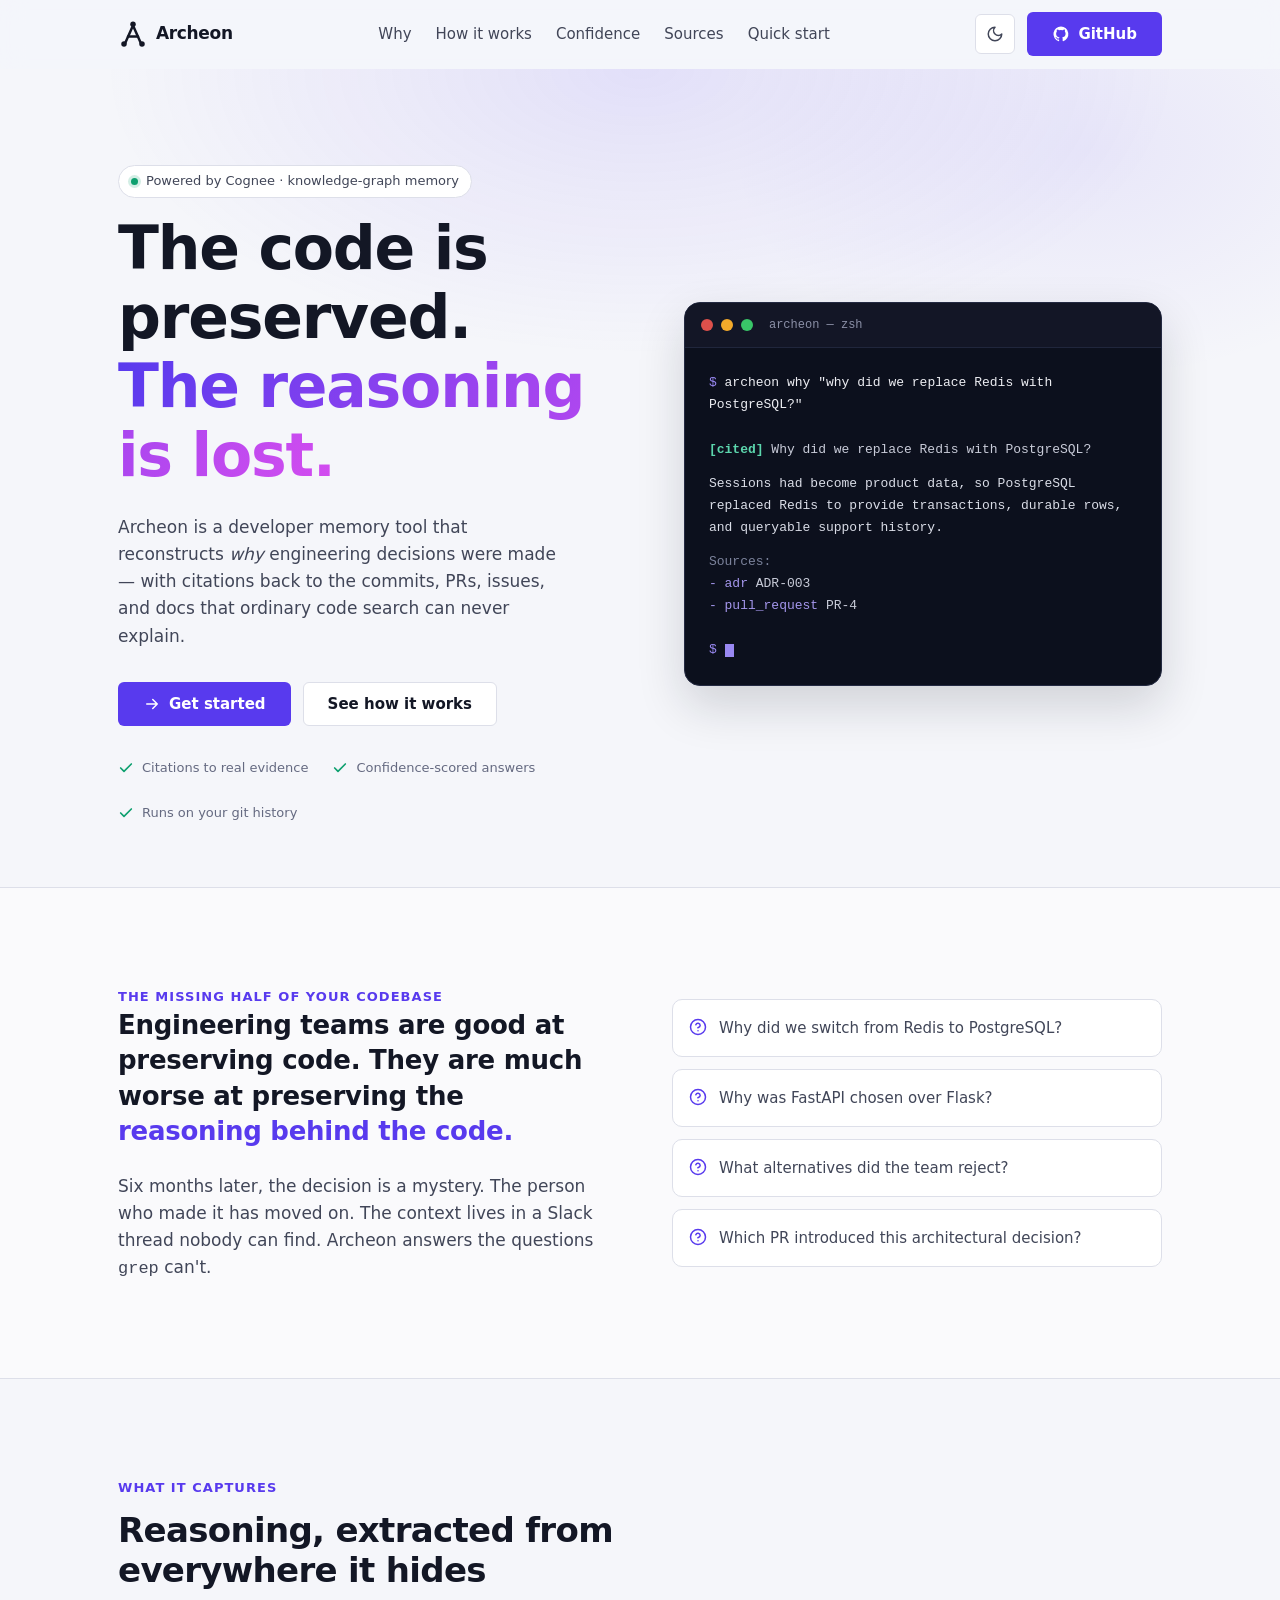
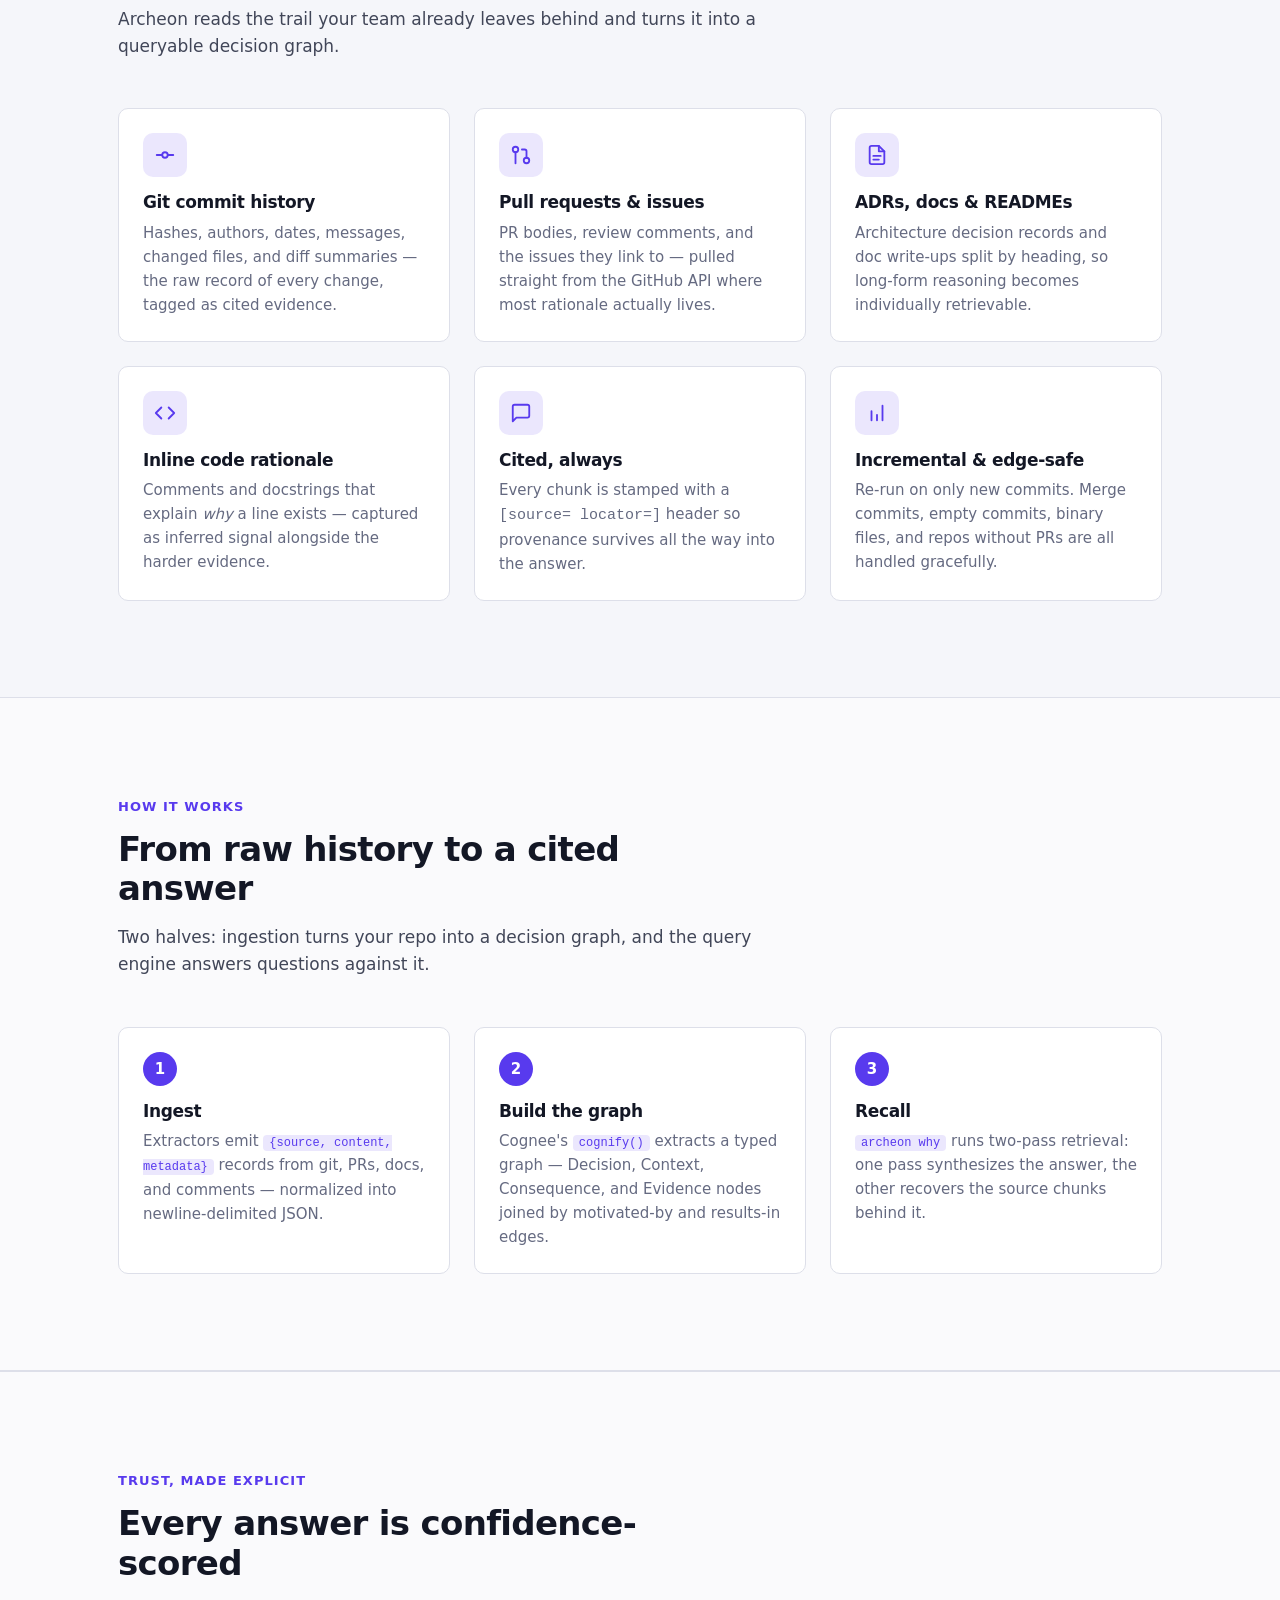
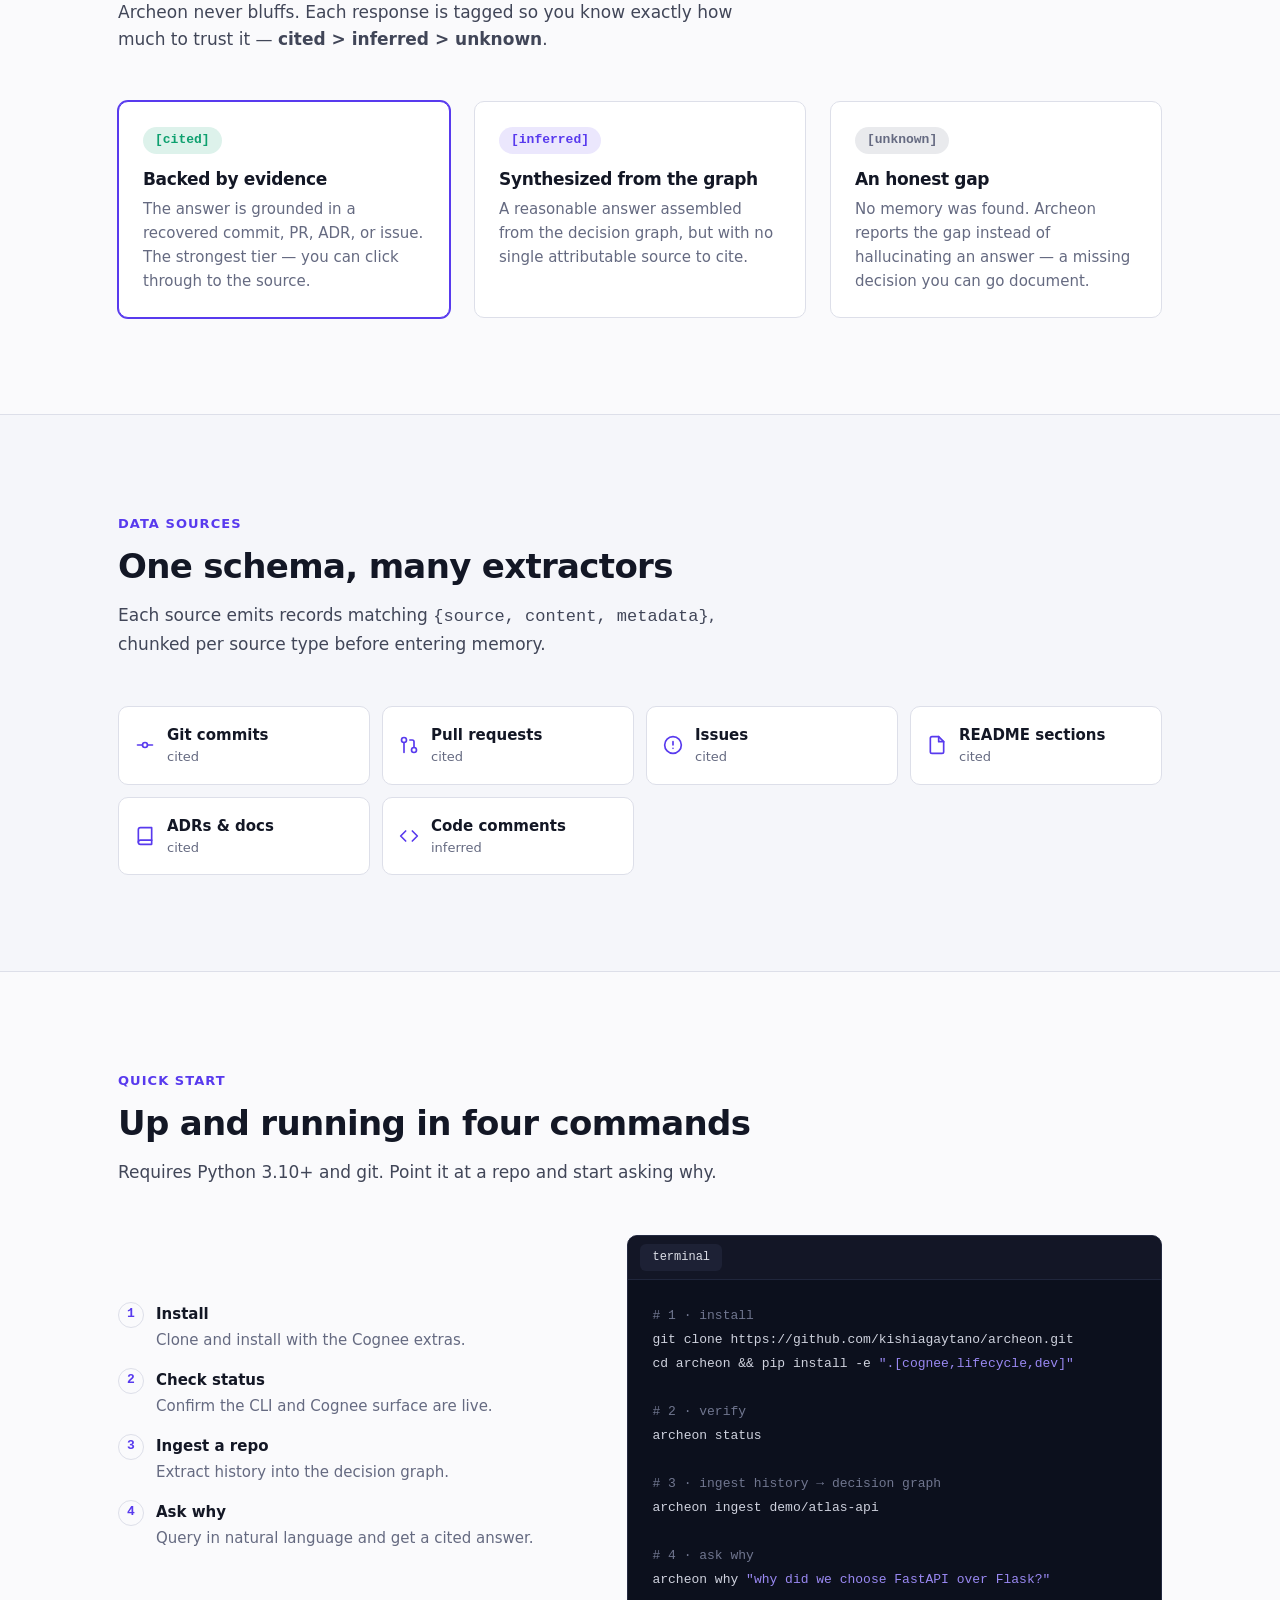
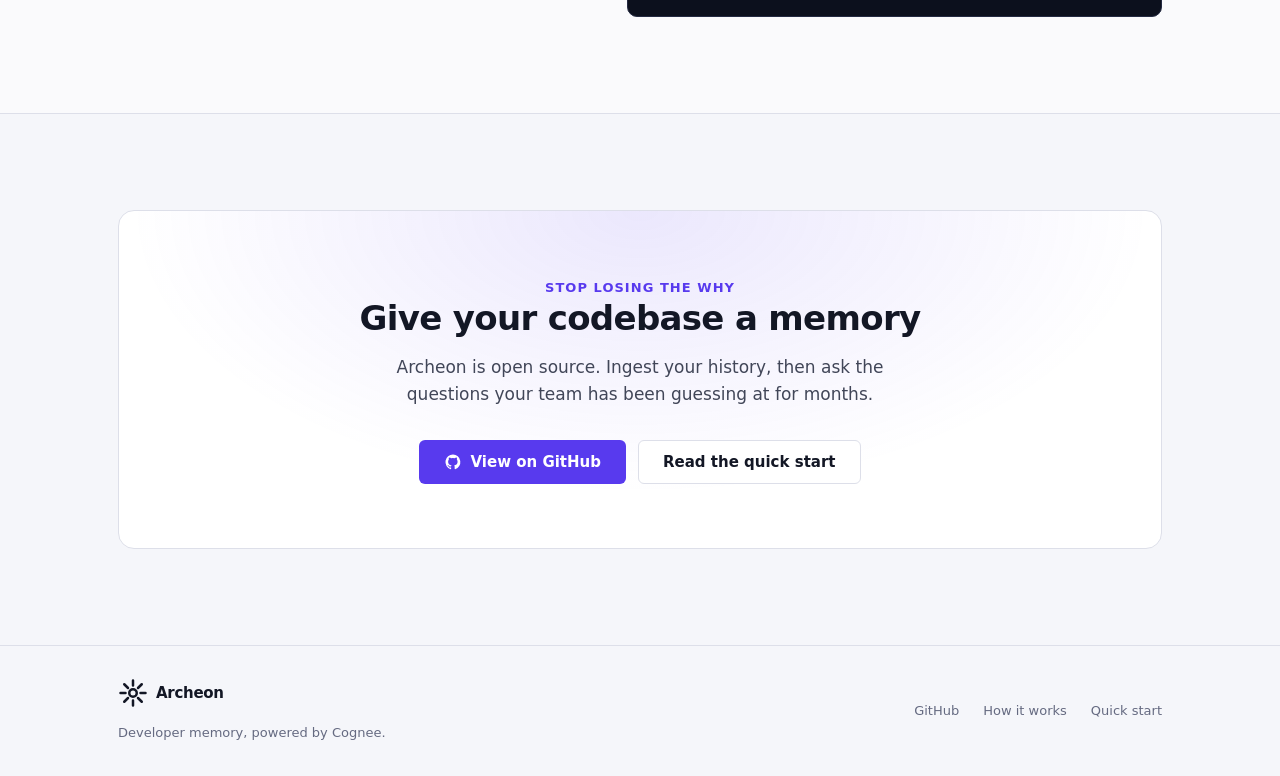
==== commit 11e94b66: "fixing website" ====
--- a/site/index.html
+++ b/site/index.html
@@ -10,7 +10,7 @@
   <meta property="og:type" content="website" />
   <link rel="preconnect" href="" />
   <link rel="stylesheet" href="styles.css" />
-  <link rel="icon" href="data:image/svg+xml,%3Csvg xmlns='http://www.w3.org/2000/svg' viewBox='0 0 24 24' fill='none' stroke='%236c4ff0' stroke-width='2' stroke-linecap='round' stroke-linejoin='round'%3E%3Ccircle cx='12' cy='12' r='3'/%3E%3Cpath d='M12 2v4M12 18v4M2 12h4M18 12h4M5 5l3 3M16 16l3 3M19 5l-3 3M8 16l-3 3'/%3E%3C/svg%3E" />
+  <link rel="icon" href="data:image/svg+xml,%3Csvg xmlns='http://www.w3.org/2000/svg' viewBox='0 0 24 24' fill='none' stroke='%23131826' stroke-width='2' stroke-linecap='round' stroke-linejoin='round'%3E%3Cline x1='12' y1='5.2' x2='5.6' y2='19.6'/%3E%3Cline x1='12' y1='5.2' x2='18.4' y2='19.6'/%3E%3Cline x1='8.1' y1='14' x2='15.9' y2='14'/%3E%3Ccircle cx='12' cy='4.2' r='2.2' fill='%23131826' stroke='none'/%3E%3Ccircle cx='4.8' cy='20' r='2.2' fill='%23131826' stroke='none'/%3E%3Ccircle cx='19.2' cy='20' r='2.2' fill='%23131826' stroke='none'/%3E%3C/svg%3E" />
 </head>
 <body>
 
@@ -19,7 +19,7 @@
     <div class="container nav-inner">
       <a href="#top" class="brand">
         <svg class="brand-mark" viewBox="0 0 24 24" fill="none" stroke="currentColor" stroke-width="2" stroke-linecap="round" stroke-linejoin="round" aria-hidden="true">
-          <circle cx="12" cy="12" r="3"/><path d="M12 2v4M12 18v4M2 12h4M18 12h4M5 5l3 3M16 16l3 3M19 5l-3 3M8 16l-3 3"/>
+          <line x1="12" y1="5.2" x2="5.6" y2="19.6"/><line x1="12" y1="5.2" x2="18.4" y2="19.6"/><line x1="8.1" y1="14" x2="15.9" y2="14"/><circle cx="12" cy="4.2" r="2.2" fill="currentColor" stroke="none"/><circle cx="4.8" cy="20" r="2.2" fill="currentColor" stroke="none"/><circle cx="19.2" cy="20" r="2.2" fill="currentColor" stroke="none"/>
         </svg>
         Archeon
       </a>
--- a/site/styles.css
+++ b/site/styles.css
@@ -190,7 +190,7 @@
   gap: var(--space-6);
 }
 .brand { display: inline-flex; align-items: center; gap: var(--space-2); font-weight: var(--weight-bold); font-size: var(--text-md); letter-spacing: -0.02em; }
-.brand-mark { width: 30px; height: 30px; color: var(--accent); flex: none; }
+.brand-mark { width: 30px; height: 30px; color: var(--text); flex: none; }
 .nav-links { display: flex; align-items: center; gap: var(--space-6); }
 .nav-links a { color: var(--text-dim); font-size: var(--text-base); font-weight: var(--weight-medium); transition: color var(--dur) var(--ease); }
 .nav-links a:hover { color: var(--text); }
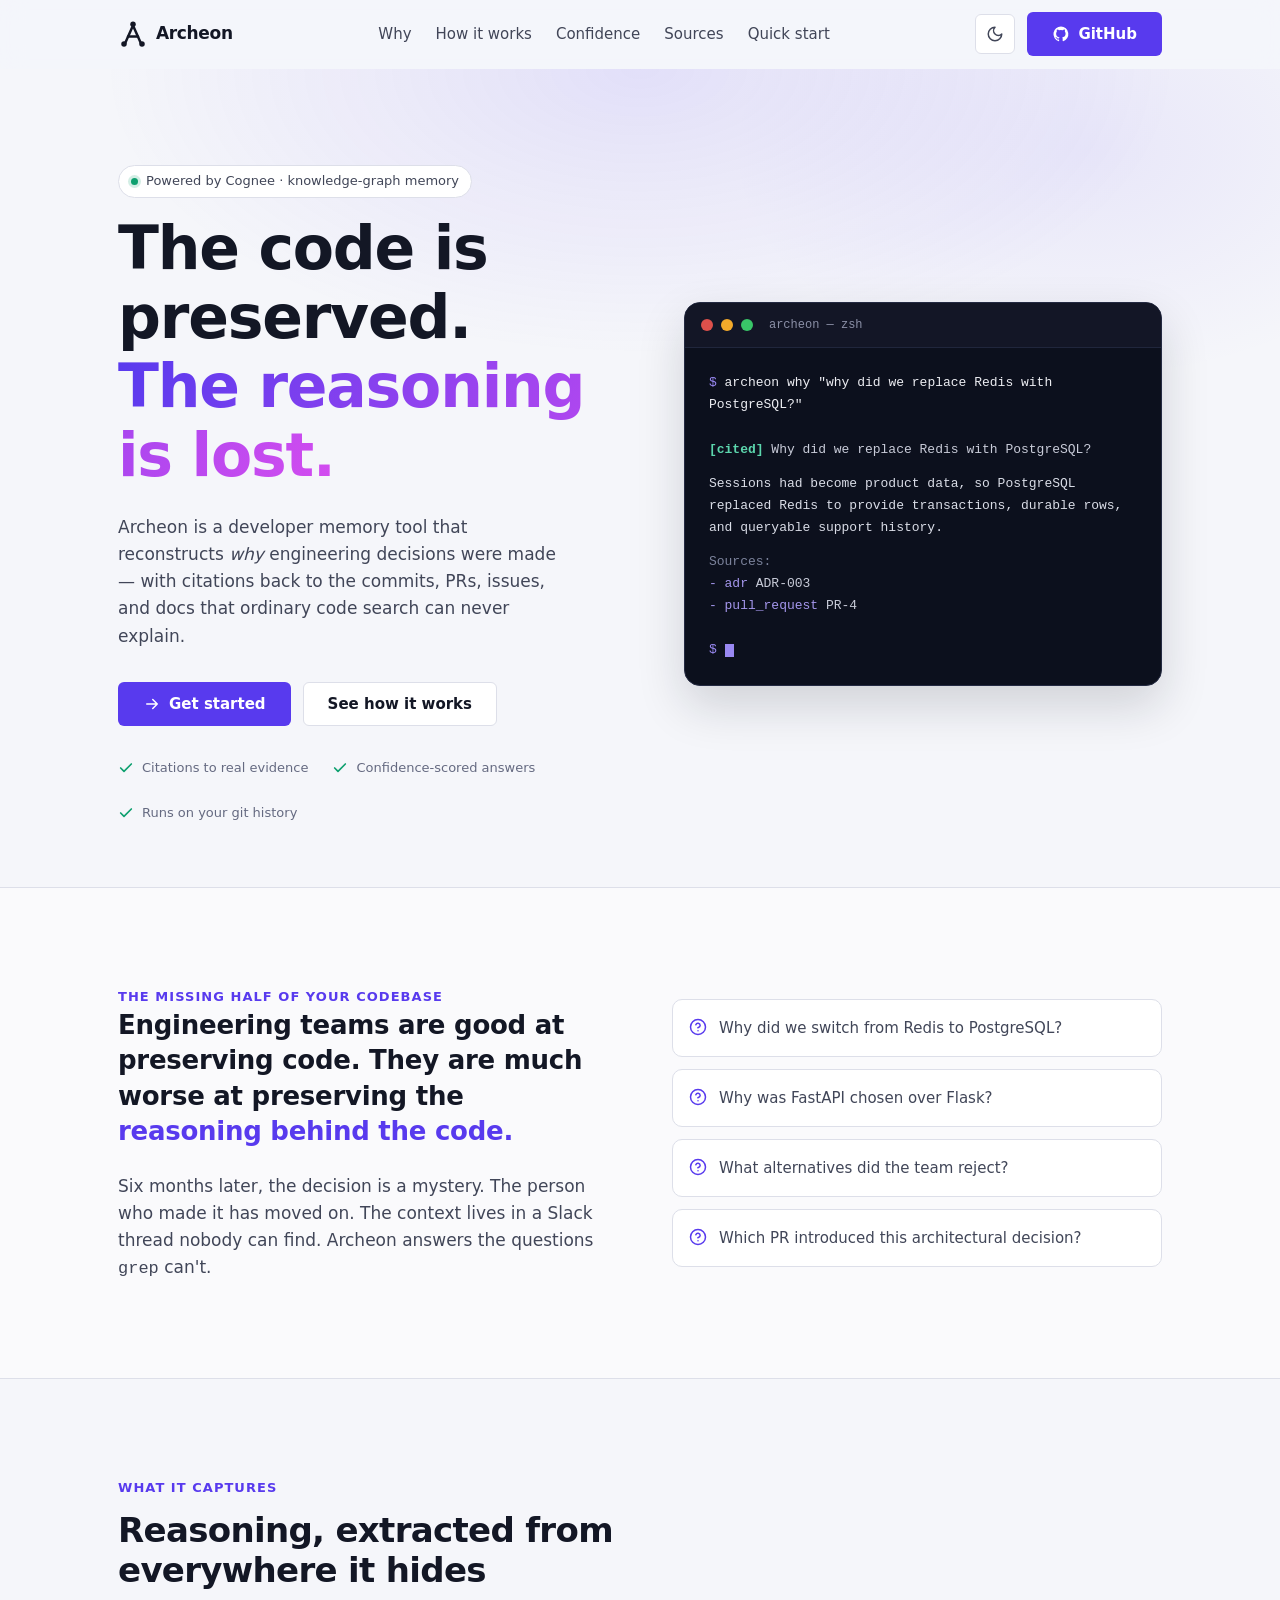
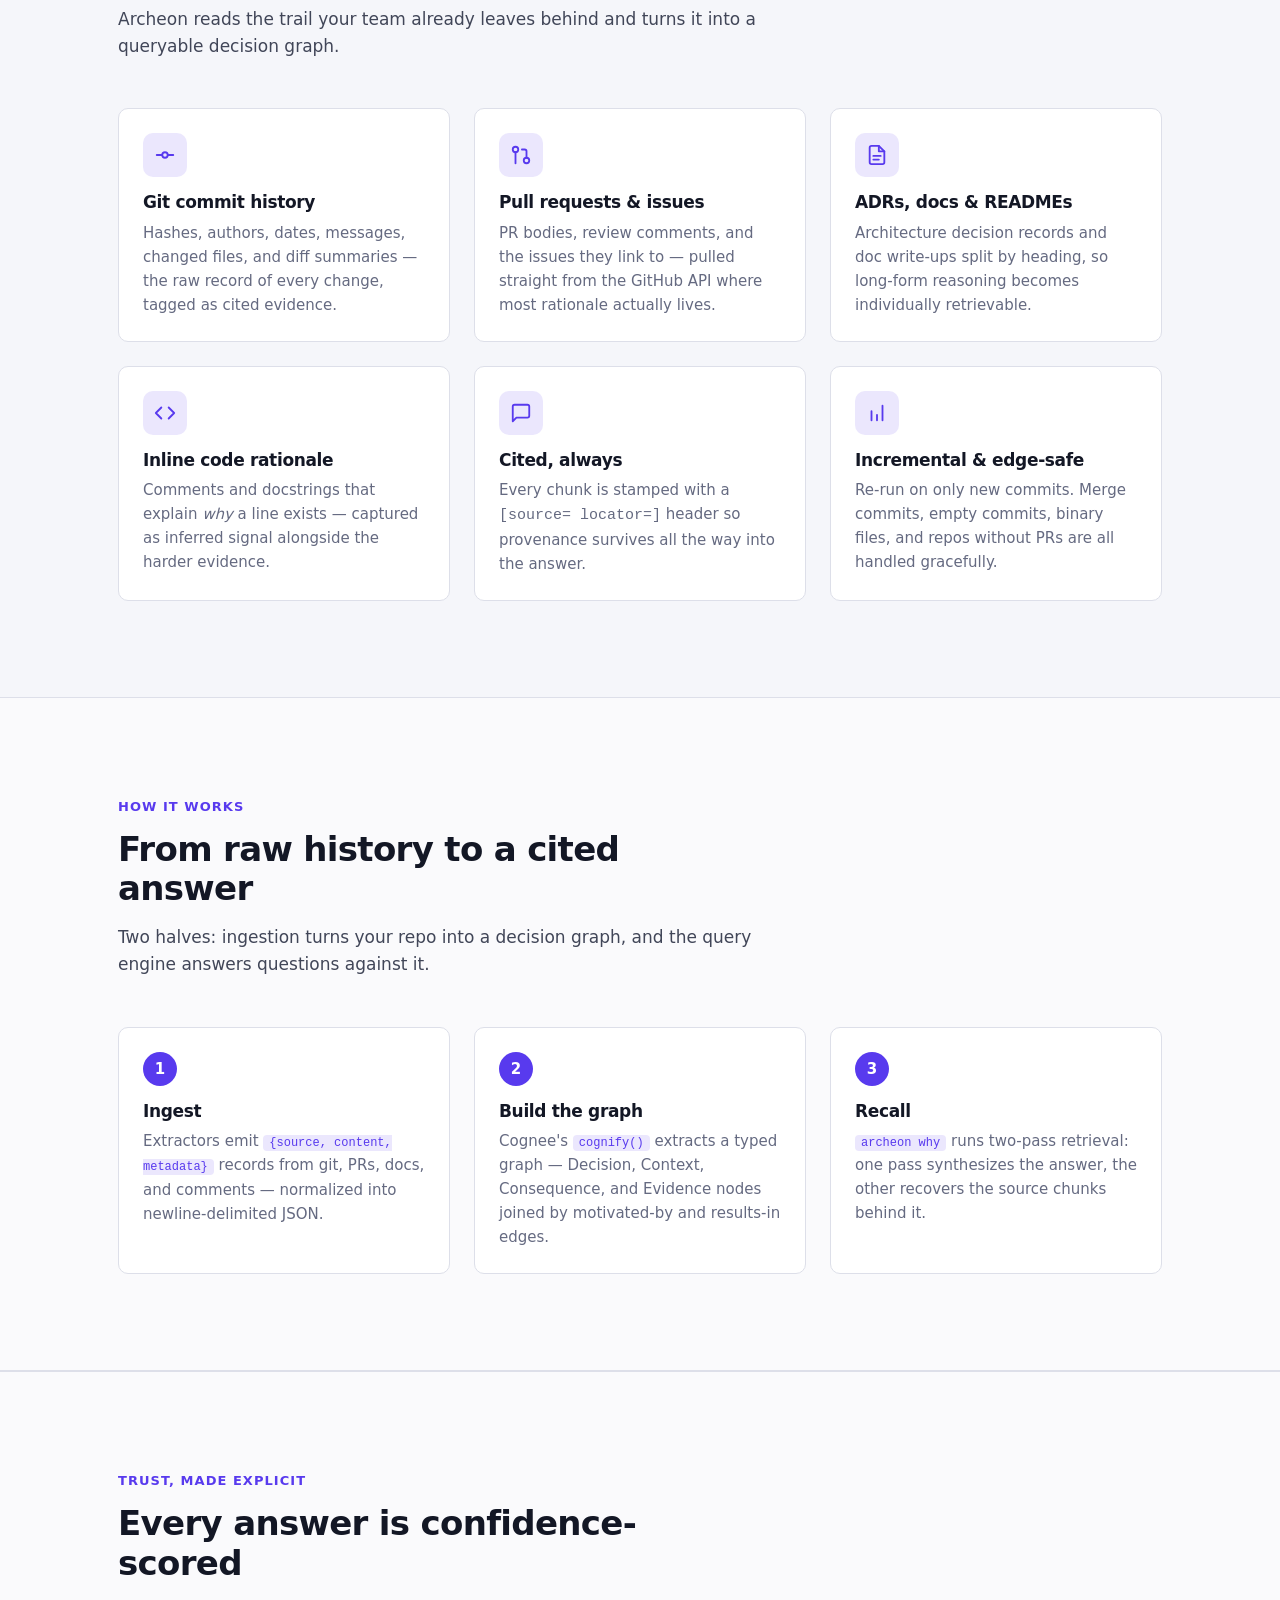
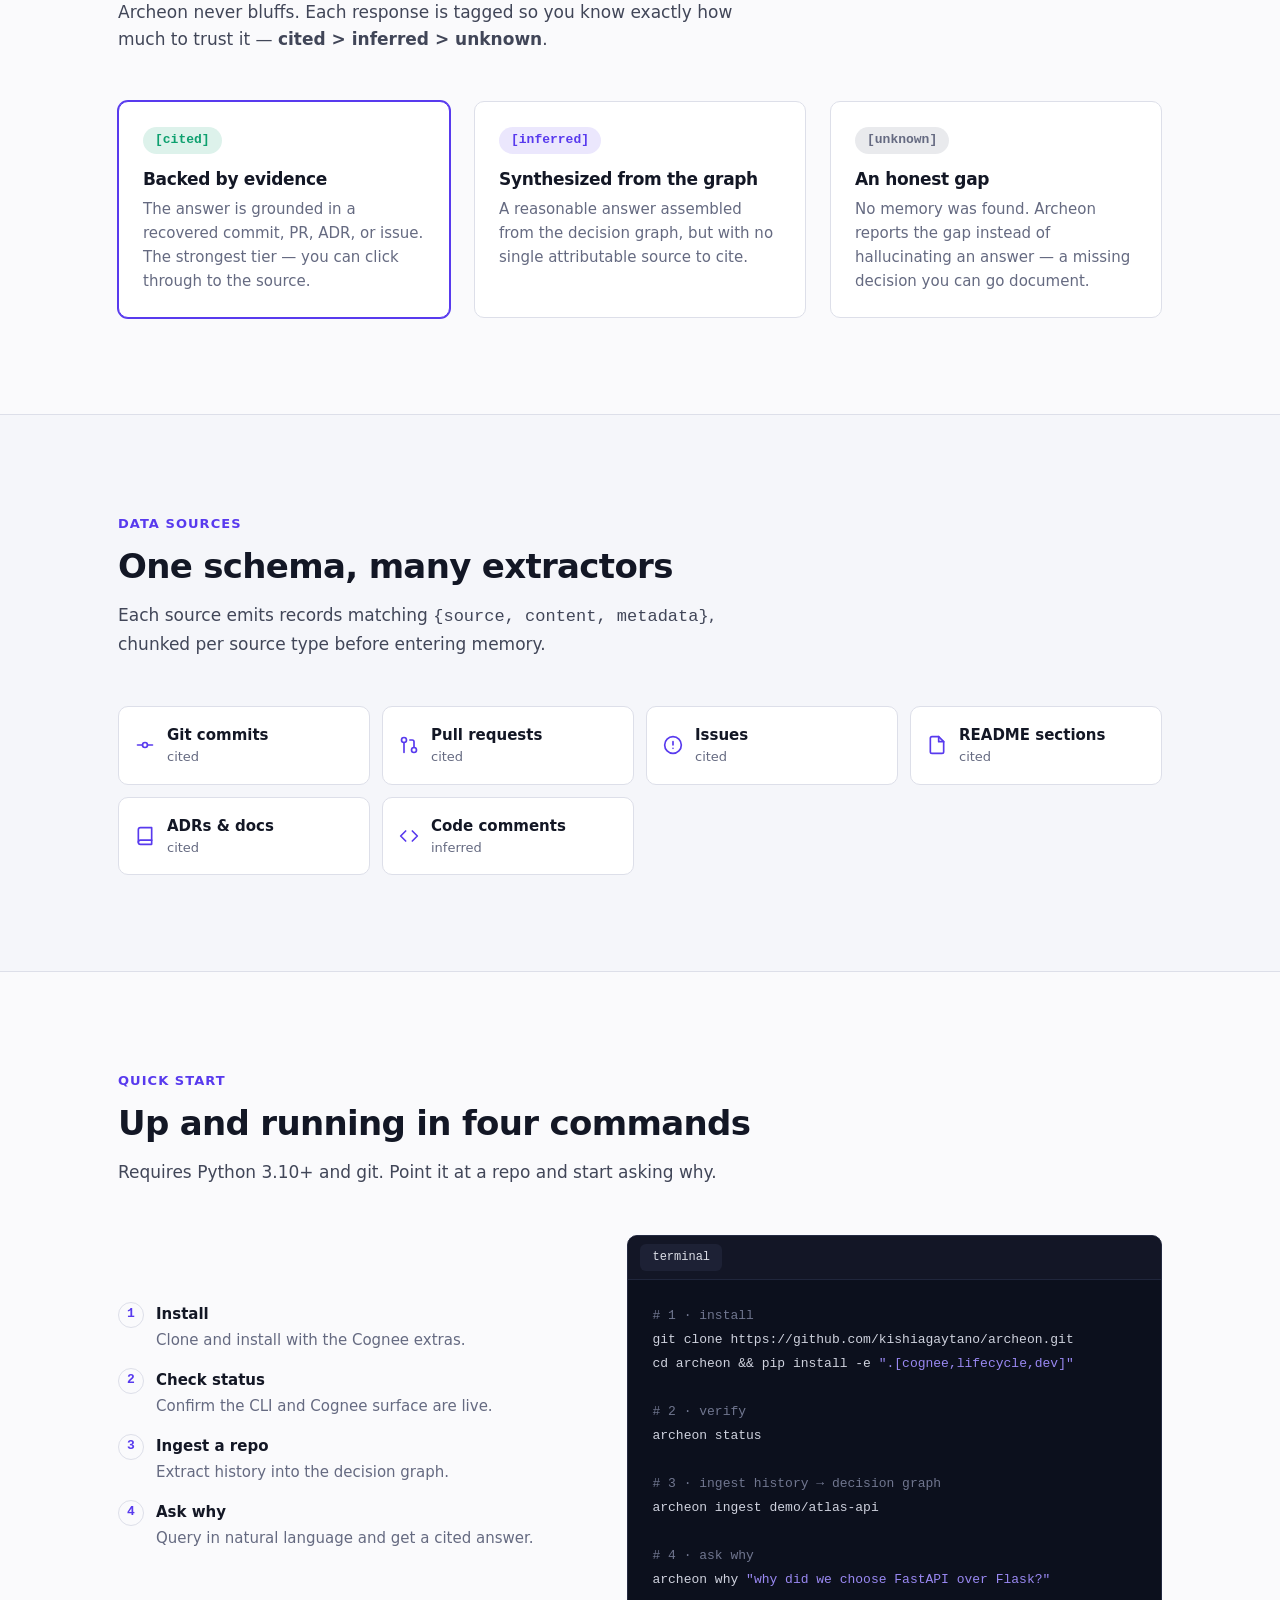
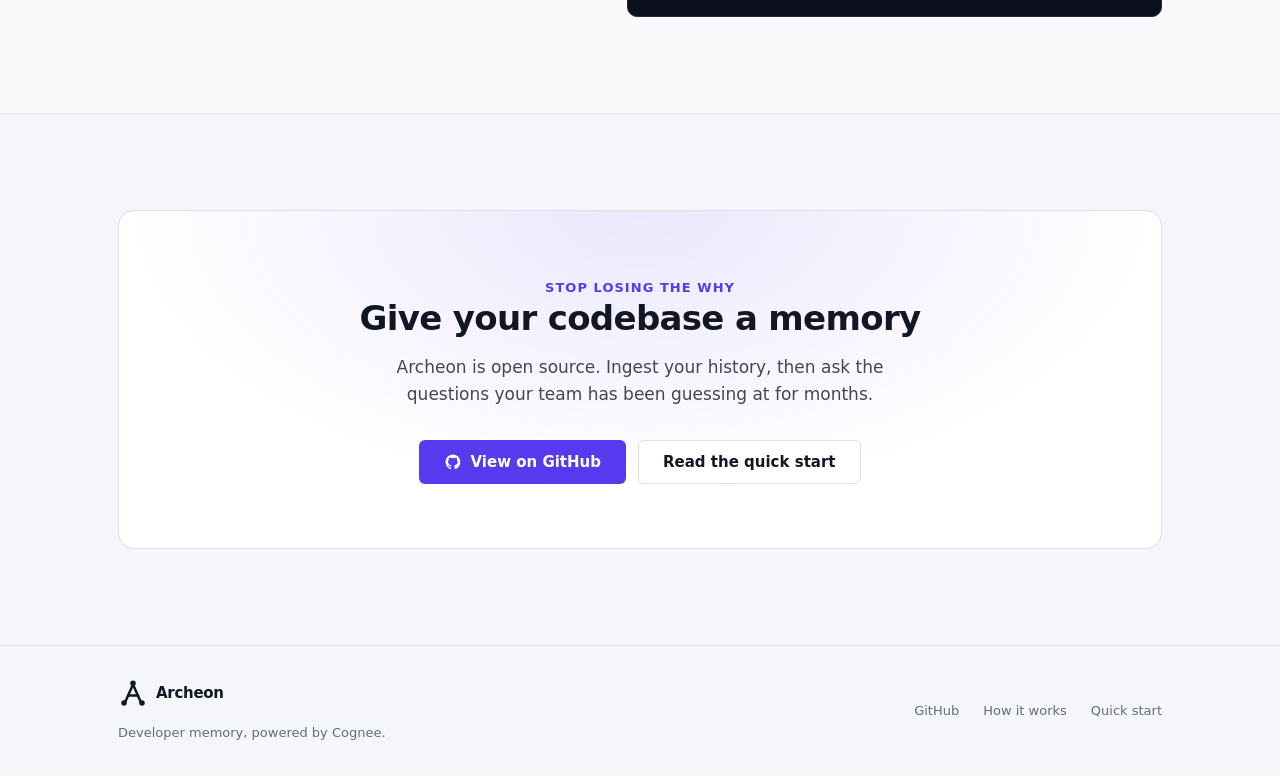
==== commit 1958c985: "docs: polish README for submission + fix footer logo - README: note that the LLM API key is required" ====
--- a/site/index.html
+++ b/site/index.html
@@ -294,7 +294,7 @@
     <div class="container footer-inner">
       <div>
         <a href="#top" class="brand">
-          <svg class="brand-mark" viewBox="0 0 24 24" fill="none" stroke="currentColor" stroke-width="2" stroke-linecap="round" stroke-linejoin="round" aria-hidden="true"><circle cx="12" cy="12" r="3"/><path d="M12 2v4M12 18v4M2 12h4M18 12h4M5 5l3 3M16 16l3 3M19 5l-3 3M8 16l-3 3"/></svg>
+          <svg class="brand-mark" viewBox="0 0 24 24" fill="none" stroke="currentColor" stroke-width="2" stroke-linecap="round" stroke-linejoin="round" aria-hidden="true"><line x1="12" y1="5.2" x2="5.6" y2="19.6"/><line x1="12" y1="5.2" x2="18.4" y2="19.6"/><line x1="8.1" y1="14" x2="15.9" y2="14"/><circle cx="12" cy="4.2" r="2.2" fill="currentColor" stroke="none"/><circle cx="4.8" cy="20" r="2.2" fill="currentColor" stroke="none"/><circle cx="19.2" cy="20" r="2.2" fill="currentColor" stroke="none"/></svg>
           Archeon
         </a>
         <p class="muted" style="margin-top:8px;">Developer memory, powered by Cognee.</p>
